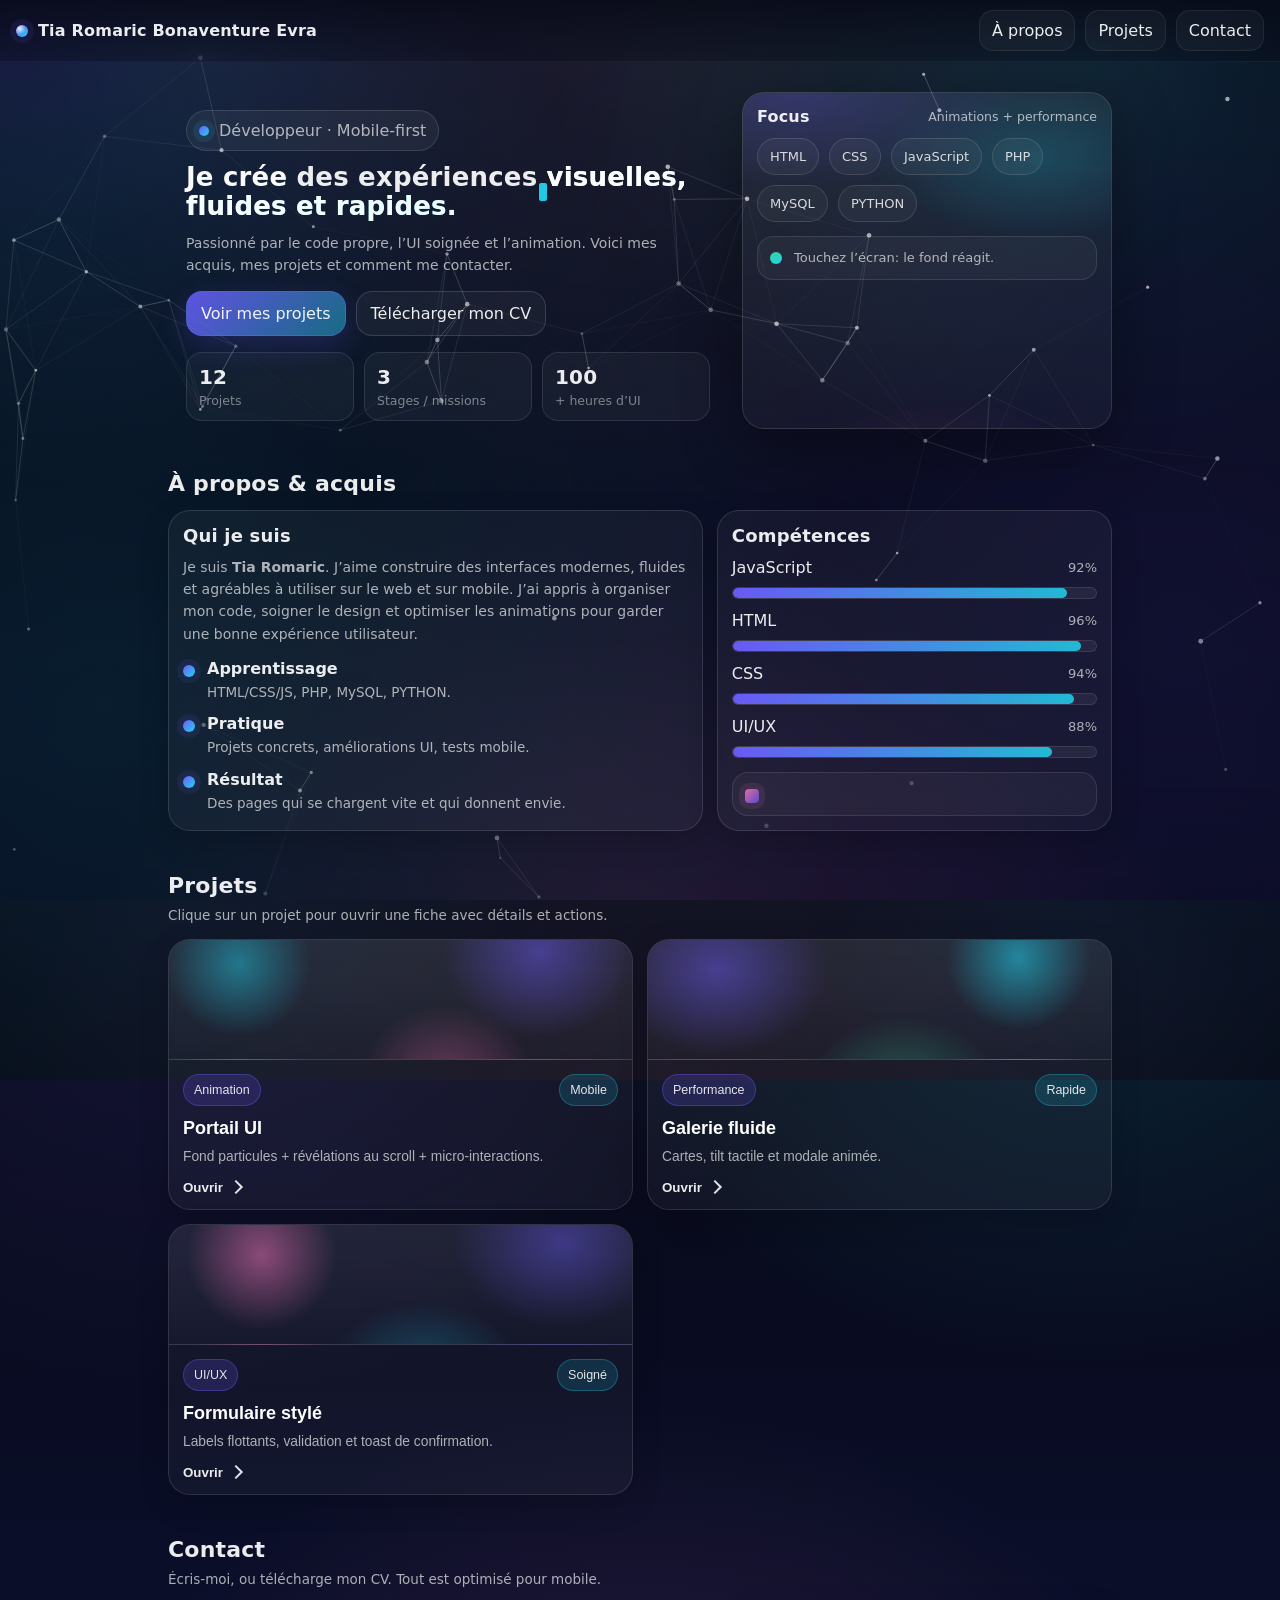
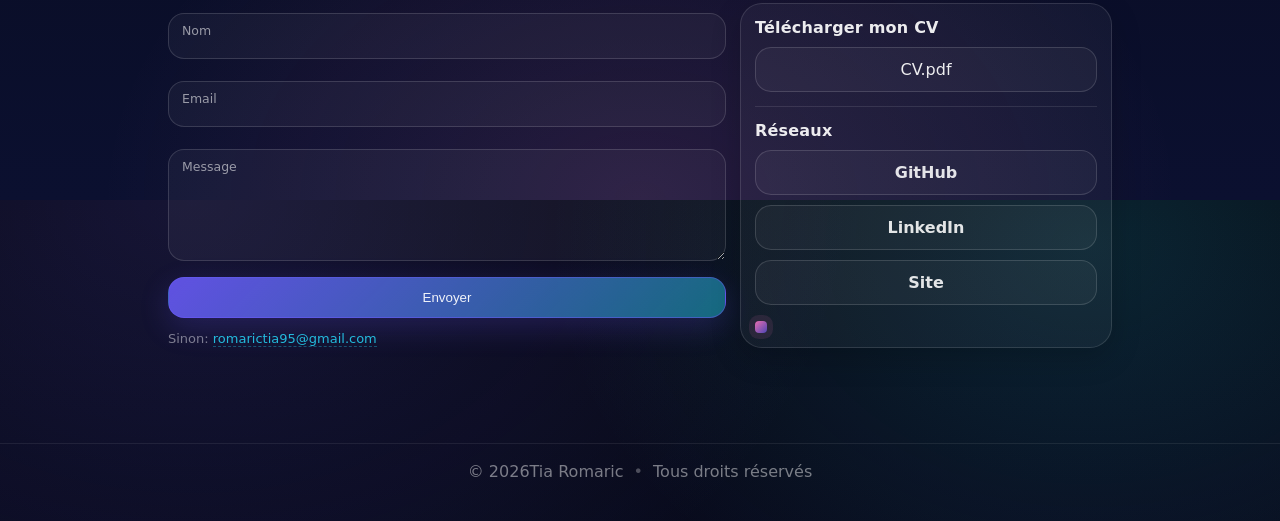
==== index.html @ 442abad6 "Add files via upload" ====
<!doctype html>
<html lang="fr">
  <head>
    <meta charset="UTF-8" />
    <meta name="viewport" content="width=device-width, initial-scale=1.0, maximum-scale=1.0, user-scalable=no" />
    <meta name="color-scheme" content="dark" />
    <title>Portfolio - Prénom Nom</title>
    <link rel="stylesheet" href="styles.css" />
  </head>
  <body>
    <canvas id="bg" aria-hidden="true"></canvas>
    <div class="bg-vignette" aria-hidden="true"></div>

    <header class="header">
      <div class="brand" aria-label="Marque">
        <span class="brand-dot" aria-hidden="true"></span>
        <span class="brand-name">Tia Romaric Bonaventure Evra</span>
      </div>

      <button id="menuBtn" class="icon-btn" aria-label="Ouvrir le menu" aria-controls="nav" aria-expanded="false" type="button">
        <span class="burger" aria-hidden="true"></span>
      </button>

      <nav id="nav" class="nav" aria-label="Navigation principale">
        <a class="nav-link" href="#apropos">À propos</a>
        <a class="nav-link" href="#projets">Projets</a>
        <a class="nav-link" href="#contact">Contact</a>
      </nav>
    </header>

    <main class="main">
      <section id="home" class="section hero">
        <div class="hero-inner">
          <div class="hero-copy" data-reveal="up">
            <div class="badge">
              <span class="badge-pill" aria-hidden="true"></span>
              <span>Développeur · Mobile-first</span>
            </div>

            <h1 class="title">
              <span class="title-highlight">Je crée</span> des expériences
              <span class="type" data-type="visuelles, fluides et rapides.">visuelles, fluides et rapides.</span>
            </h1>

            <p class="subtitle">
              Passionné par le code propre, l’UI soignée et l’animation. Voici mes acquis, mes projets et comment me
              contacter.
            </p>

            <div class="hero-actions">
              <a class="btn btn-primary" href="#projets" data-ripple>
                Voir mes projets
              </a>
              <a class="btn btn-ghost" href="CV.pdf" download id="cvTop" data-ripple>
                Télécharger mon CV
              </a>
            </div>

            <div class="hero-stats" aria-label="Chiffres clés">
              <div class="stat">
                <div class="counter" data-target="12">0</div>
                <div class="stat-label">Projets</div>
              </div>
              <div class="stat">
                <div class="counter" data-target="3">0</div>
                <div class="stat-label">Stages / missions</div>
              </div>
              <div class="stat">
                <div class="counter" data-target="100">0</div>
                <div class="stat-label">+ heures d’UI</div>
              </div>
            </div>
          </div>

          <div class="hero-card" data-reveal="float">
            <div class="hero-card-top">
              <div class="mini-title">Focus</div>
              <div class="mini-meta">Animations + performance</div>
            </div>

            <ul class="chips" aria-label="Technos">
              <li class="chip">HTML</li>
              <li class="chip">CSS</li>
              <li class="chip">JavaScript</li>
              <li class="chip">PHP</li>
              <li class="chip">MySQL</li>
              <li class="chip">PYTHON</li>
            </ul>

            <div class="pulse-card">
              <div class="pulse-dot" aria-hidden="true"></div>
              <p class="pulse-text">Touchez l’écran: le fond réagit.</p>
            </div>
          </div>
        </div>
      </section>

      <section id="apropos" class="section about">
        <div class="section-head" data-reveal="up">
          <h2 class="section-title">À propos & acquis</h2>
          
        </div>

        <div class="about-grid">
          <div class="about-panel" data-reveal="left">
            <h3 class="panel-title">Qui je suis</h3>
            <p class="panel-text">
              Je suis <strong>Tia Romaric</strong>. J’aime construire des interfaces modernes, fluides et agréables
              à utiliser sur le web et sur mobile. J’ai appris à organiser mon code, soigner le design et optimiser les
              animations pour garder une bonne expérience utilisateur.
            </p>

            <div class="timeline" aria-label="Parcours">
              <div class="t-item">
                <div class="t-dot" aria-hidden="true"></div>
                <div class="t-content">
                  <div class="t-title">Apprentissage</div>
                  <div class="t-text">HTML/CSS/JS, PHP, MySQL, PYTHON.</div>
                </div>
              </div>
              <div class="t-item">
                <div class="t-dot" aria-hidden="true"></div>
                <div class="t-content">
                  <div class="t-title">Pratique</div>
                  <div class="t-text">Projets concrets, améliorations UI, tests mobile.</div>
                </div>
              </div>
              <div class="t-item">
                <div class="t-dot" aria-hidden="true"></div>
                <div class="t-content">
                  <div class="t-title">Résultat</div>
                  <div class="t-text">Des pages qui se chargent vite et qui donnent envie.</div>
                </div>
              </div>
            </div>
          </div>

          <div class="about-panel skills" data-reveal="right">
            <h3 class="panel-title">Compétences</h3>

            <div class="skillbar" data-skill data-name="JavaScript" data-percent="92" role="group" aria-label="JavaScript 92%">
              <div class="skill-head">
                <span>JavaScript</span>
                <span class="skill-value">92%</span>
              </div>
              <div class="skill-track" aria-hidden="true">
                <span class="skill-fill" style="--p: 92;"></span>
              </div>
            </div>

            <div class="skillbar" data-skill data-name="HTML" data-percent="96" role="group" aria-label="HTML 96%">
              <div class="skill-head">
                <span>HTML</span>
                <span class="skill-value">96%</span>
              </div>
              <div class="skill-track" aria-hidden="true">
                <span class="skill-fill" style="--p: 96;"></span>
              </div>
            </div>

            <div class="skillbar" data-skill data-name="CSS" data-percent="94" role="group" aria-label="CSS 94%">
              <div class="skill-head">
                <span>CSS</span>
                <span class="skill-value">94%</span>
              </div>
              <div class="skill-track" aria-hidden="true">
                <span class="skill-fill" style="--p: 94;"></span>
              </div>
            </div>

            <div class="skillbar" data-skill data-name="UI/UX" data-percent="88" role="group" aria-label="UI/UX 88%">
              <div class="skill-head">
                <span>UI/UX</span>
                <span class="skill-value">88%</span>
              </div>
              <div class="skill-track" aria-hidden="true">
                <span class="skill-fill" style="--p: 88;"></span>
              </div>
            </div>

            <div class="note">
              <div class="note-icon" aria-hidden="true"></div>
              
            </div>
          </div>
        </div>
      </section>

      <section id="projets" class="section projects">
        <div class="section-head" data-reveal="up">
          <h2 class="section-title">Projets</h2>
          <p class="section-subtitle">Clique sur un projet pour ouvrir une fiche avec détails et actions.</p>
        </div>

        <div class="projects-grid">
          <button class="project-card" type="button" data-project="0" data-reveal="up">
            <div class="project-media" aria-hidden="true"></div>
            <div class="project-body">
              <div class="project-top">
                <div class="project-tag">Animation</div>
                <div class="project-badge">Mobile</div>
              </div>
              <div class="project-title">Portail UI</div>
              <div class="project-desc">Fond particules + révélations au scroll + micro-interactions.</div>
              <div class="project-cta">Ouvrir</div>
            </div>
          </button>

          <button class="project-card" type="button" data-project="1" data-reveal="up">
            <div class="project-media media-2" aria-hidden="true"></div>
            <div class="project-body">
              <div class="project-top">
                <div class="project-tag">Performance</div>
                <div class="project-badge">Rapide</div>
              </div>
              <div class="project-title">Galerie fluide</div>
              <div class="project-desc">Cartes, tilt tactile et modale animée.</div>
              <div class="project-cta">Ouvrir</div>
            </div>
          </button>

          <button class="project-card" type="button" data-project="2" data-reveal="up">
            <div class="project-media media-3" aria-hidden="true"></div>
            <div class="project-body">
              <div class="project-top">
                <div class="project-tag">UI/UX</div>
                <div class="project-badge">Soigné</div>
              </div>
              <div class="project-title">Formulaire stylé</div>
              <div class="project-desc">Labels flottants, validation et toast de confirmation.</div>
              <div class="project-cta">Ouvrir</div>
            </div>
          </button>
        </div>

        <div id="projectModal" class="modal" aria-hidden="true">
          <div class="modal-scrim" data-close="true" aria-hidden="true"></div>
          <div class="modal-card" role="dialog" aria-modal="true" aria-labelledby="modalTitle">
            <div class="modal-head">
              <div class="modal-title-wrap">
                <div class="modal-pill" id="modalTag" aria-hidden="true"></div>
                <h3 id="modalTitle" class="modal-title">Titre</h3>
              </div>
              <button class="icon-btn icon-btn-small" id="modalClose" type="button" aria-label="Fermer la modale">
                <span aria-hidden="true">✕</span>
              </button>
            </div>

            <p id="modalDesc" class="modal-desc"></p>

            <div class="modal-list" id="modalList" aria-label="Points clés"></div>

            <div class="modal-actions">
              <button class="btn btn-primary" type="button" id="modalPrimary" data-ripple>Voir (placeholder)</button>
              <a class="btn btn-ghost" href="#contact" id="modalSecondary" data-ripple>Me contacter</a>
            </div>
          </div>
        </div>
      </section>

      <section id="contact" class="section contact">
        <div class="section-head" data-reveal="up">
          <h2 class="section-title">Contact</h2>
          <p class="section-subtitle">Écris-moi, ou télécharge mon CV. Tout est optimisé pour mobile.</p>
        </div>

        <div class="contact-grid">
          <div class="contact-panel" data-reveal="left">
            <form id="contactForm" class="form" autocomplete="on">
              <label class="field">
                <input id="name" name="name" type="text" placeholder=" " required maxlength="60" />
                <span>Nom</span>
              </label>

              <label class="field">
                <input id="email" name="email" type="email" placeholder=" " required maxlength="80" />
                <span>Email</span>
              </label>

              <label class="field">
                <textarea id="message" name="message" placeholder=" " required maxlength="600" rows="5"></textarea>
                <span>Message</span>
              </label>

              <button class="btn btn-primary btn-block" id="submitBtn" type="submit" data-ripple>
                Envoyer
                <span class="btn-loader" aria-hidden="true"></span>
              </button>

              <p class="form-hint">
                Sinon: <a href="mailto:romarictia95@gmail.com" id="mailtoLink">romarictia95@gmail.com</a>
              </p>
            </form>
          </div>

          <div class="contact-panel contact-side" data-reveal="right">
            <div class="contact-card">
              <div class="contact-card-title">Télécharger mon CV</div>
              <a class="btn btn-ghost btn-block" href="CV.pdf" download id="cvMain" data-ripple>
                CV.pdf
              </a>

              <div class="contact-card-divider" aria-hidden="true"></div>

              <div class="contact-card-title">Réseaux</div>
              <div class="socials">
                <a class="social-btn" href="#" data-ripple aria-label="Lien GitHub">
                  GitHub
                </a>
                <a class="social-btn" href="#" data-ripple aria-label="Lien LinkedIn">
                  LinkedIn
                </a>
                <a class="social-btn" href="#" data-ripple aria-label="Lien Portfolio">
                  Site
                </a>
              </div>

              <div class="contact-card-note">
                <span class="contact-star" aria-hidden="true"></span>
              </div>
            </div>
          </div>
        </div>
      </section>
    </main>

    <footer class="footer">
      <div class="footer-inner">
        <span>© <span id="year"></span>Tia Romaric</span>
        <span class="footer-sep" aria-hidden="true">•</span>
        <span>Tous droits réservés</span>
      </div>
    </footer>

    <div class="toast" id="toast" role="status" aria-live="polite" aria-atomic="true"></div>

    <script src="app.js" defer></script>
  </body>
</html>
---- styles.css ----
:root{
  --bg0:#070812;
  --bg1:#0b1030;
  --card: rgba(255,255,255,.06);
  --card2: rgba(255,255,255,.09);
  --text: rgba(255,255,255,.92);
  --muted: rgba(255,255,255,.66);
  --muted2: rgba(255,255,255,.46);
  --stroke: rgba(255,255,255,.14);
  --shadow: 0 18px 60px rgba(0,0,0,.35);
  --shadow2: 0 10px 30px rgba(0,0,0,.25);

  --accentA:#6d5cff;
  --accentB:#22d3ee;
  --accentC:#34d399;
  --accentD:#f472b6;

  --radius-xl: 22px;
  --radius-lg: 18px;
  --radius-md: 14px;
  --radius-sm: 12px;

  --gap: 14px;
}

*{ box-sizing:border-box; }
html{
  scroll-behavior:smooth;
  scroll-padding-top: 86px;
}
html,body{ height:100%; }
body{
  margin:0;
  font-family: ui-sans-serif, system-ui, -apple-system, Segoe UI, Roboto, Arial, "Noto Sans", "Liberation Sans", sans-serif;
  background: radial-gradient(1200px 900px at 15% 0%, rgba(109,92,255,.15), transparent 55%),
              radial-gradient(900px 700px at 85% 5%, rgba(34,211,238,.14), transparent 60%),
              radial-gradient(900px 650px at 50% 100%, rgba(244,114,182,.12), transparent 60%),
              linear-gradient(180deg, var(--bg0), var(--bg1));
  color: var(--text);
  overflow-x:hidden;
}

/* Canvas background */
#bg{
  position:fixed;
  inset:0;
  width:100%;
  height:100%;
  z-index:-2;
}
.bg-vignette{
  position:fixed;
  inset:-20%;
  pointer-events:none;
  z-index:-1;
  background:
    radial-gradient(circle at 50% 10%, rgba(255,255,255,.08), transparent 42%),
    radial-gradient(circle at 20% 70%, rgba(34,211,238,.10), transparent 45%),
    radial-gradient(circle at 80% 65%, rgba(109,92,255,.10), transparent 50%),
    radial-gradient(circle at 50% 120%, rgba(244,114,182,.10), transparent 40%),
    linear-gradient(180deg, rgba(0,0,0,0), rgba(0,0,0,.55));
  filter: blur(0px);
}

/* Layout */
.main{
  width: min(980px, 100%);
  margin: 0 auto;
  padding: 14px 16px 60px;
}

.section{
  padding: 18px 0 24px;
}
.section.hero{ padding-top: 8px; }

.section-head{
  margin-bottom: 14px;
}
.section-title{
  margin: 0;
  font-size: 22px;
  letter-spacing: .2px;
}
.section-subtitle{
  margin: 8px 0 0;
  color: var(--muted);
  font-size: 13.5px;
  line-height: 1.45;
}

/* Header / Nav */
.header{
  position: sticky;
  top: 0;
  z-index: 50;
  backdrop-filter: blur(10px);
  background: linear-gradient(180deg, rgba(8,10,24,.85), rgba(8,10,24,.35));
  border-bottom: 1px solid rgba(255,255,255,.08);
}
.header{
  padding: 10px 16px;
  display:flex;
  align-items:center;
  justify-content: space-between;
  gap: 12px;
}

.brand{
  display:flex;
  align-items:center;
  gap: 10px;
}
.brand-dot{
  width: 12px;
  height: 12px;
  border-radius: 999px;
  background: radial-gradient(circle at 30% 30%, rgba(255,255,255,.9), rgba(255,255,255,.0) 50%),
              linear-gradient(135deg, var(--accentA), var(--accentB));
  box-shadow: 0 0 0 6px rgba(109,92,255,.10);
  animation: dotPulse 2.4s ease-in-out infinite;
}
.brand-name{
  font-weight: 760;
  letter-spacing: .2px;
}

.nav{
  position: fixed;
  inset: 62px 12px auto 12px;
  padding: 12px;
  border-radius: var(--radius-lg);
  background: rgba(12,16,44,.76);
  border: 1px solid rgba(255,255,255,.12);
  box-shadow: var(--shadow2);
  transform: translateY(-10px);
  opacity: 0;
  pointer-events:none;
  transition: opacity .2s ease, transform .2s ease;
}
.nav.is-open{
  opacity: 1;
  transform: translateY(0);
  pointer-events:auto;
}
.nav-link{
  display:block;
  padding: 12px 12px;
  border-radius: 12px;
  color: var(--text);
  text-decoration:none;
  background: rgba(255,255,255,.04);
  border: 1px solid rgba(255,255,255,.07);
  margin-bottom: 10px;
  position: relative;
  overflow:hidden;
}
.nav-link:last-child{ margin-bottom:0; }
.nav-link::after{
  content:"";
  position:absolute;
  inset:-2px;
  background: linear-gradient(90deg, rgba(109,92,255,.0), rgba(109,92,255,.38), rgba(34,211,238,.0));
  transform: translateX(-120%);
  transition: transform .35s ease;
}
.nav-link:active::after,
.nav-link:focus-visible::after{
  transform: translateX(120%);
}

.icon-btn{
  width: 44px;
  height: 44px;
  border-radius: 14px;
  border: 1px solid rgba(255,255,255,.14);
  background: rgba(255,255,255,.05);
  color: var(--text);
  cursor:pointer;
  display:grid;
  place-items:center;
  box-shadow: 0 0 0 0 rgba(109,92,255,.0);
  transition: transform .12s ease, background .12s ease;
}
.icon-btn:active{ transform: scale(.98); }

.burger{
  width: 18px;
  height: 12px;
  position: relative;
  display:block;
}
.burger::before,
.burger::after,
.burger span{
  content:"";
  position:absolute;
  left:0;
  right:0;
  height: 2px;
  background: rgba(255,255,255,.92);
  border-radius: 999px;
  transition: transform .2s ease, opacity .2s ease, top .2s ease;
}
.burger::before{ top:0; }
.burger::after{ bottom:0; }
.burger span{ top:5px; opacity:1; }

/* A tiny trick: create middle line via pseudo element overlay */
.burger{
  background: linear-gradient(rgba(255,255,255,.92), rgba(255,255,255,.92));
  background-size: 100% 2px;
  background-position: 0 50%;
  background-repeat:no-repeat;
}

/* Buttons + ripple */
.btn{
  display:inline-flex;
  align-items:center;
  justify-content:center;
  gap: 10px;
  padding: 12px 14px;
  border-radius: 16px;
  border: 1px solid rgba(255,255,255,.14);
  text-decoration:none;
  color: var(--text);
  background: rgba(255,255,255,.05);
  cursor:pointer;
  position: relative;
  overflow:hidden;
  user-select:none;
  -webkit-tap-highlight-color: transparent;
}
.btn:active{ transform: scale(.99); }
.btn-block{ width:100%; }

.btn-primary{
  border-color: rgba(109,92,255,.45);
  background: linear-gradient(135deg, rgba(109,92,255,.86), rgba(34,211,238,.45));
  box-shadow: 0 10px 30px rgba(109,92,255,.20);
}
.btn-ghost{
  background: rgba(255,255,255,.04);
}

.btn-loader{
  width: 16px;
  height: 16px;
  border-radius:999px;
  border: 2px solid rgba(255,255,255,.35);
  border-top-color: rgba(255,255,255,.92);
  display:none;
}
.btn.is-loading .btn-loader{ display:inline-block; animation: spin .9s linear infinite; }
.btn.is-loading{ opacity:.9; }

.ripple-span{
  position:absolute;
  pointer-events:none;
  border-radius:999px;
  transform: translate(-50%,-50%) scale(0);
  background: rgba(255,255,255,.22);
  animation: ripple .55s ease-out forwards;
}

/* Hero */
.hero-inner{
  display:flex;
  flex-direction: column;
  gap: 14px;
}
.hero-copy{
  padding: 14px 14px 6px;
}
.badge{
  display:inline-flex;
  align-items:center;
  gap: 10px;
  padding: 10px 12px;
  border-radius: 999px;
  border: 1px solid rgba(255,255,255,.12);
  background: rgba(255,255,255,.05);
  color: var(--muted);
}
.badge-pill{
  width: 10px;
  height: 10px;
  border-radius: 999px;
  background: linear-gradient(135deg, var(--accentA), var(--accentB));
  box-shadow: 0 0 0 6px rgba(34,211,238,.10);
}

.title{
  margin: 12px 0 0;
  font-size: 26px;
  line-height: 1.12;
  letter-spacing: .2px;
}
.title-highlight{
  color: rgba(255,255,255,.98);
}
.type{
  display:inline;
  color: rgba(255,255,255,.92);
  background: linear-gradient(90deg, rgba(255,255,255,.90), rgba(34,211,238,.95));
  -webkit-background-clip:text;
  background-clip:text;
  position:relative;
  padding-right: 10px;
}
.type::after{
  content:"";
  position:absolute;
  right:0;
  top: 50%;
  width: 8px;
  height: 18px;
  transform: translateY(-50%);
  background: rgba(34,211,238,.95);
  border-radius: 2px;
  animation: caret 1s steps(2) infinite;
}

.subtitle{
  color: var(--muted);
  line-height: 1.55;
  margin: 12px 0 0;
  font-size: 14px;
}
.hero-actions{
  display:flex;
  flex-direction: column;
  gap: 10px;
  margin-top: 14px;
}

.hero-stats{
  display:grid;
  grid-template-columns: 1fr 1fr;
  gap: 10px;
  margin-top: 16px;
}
.stat{
  padding: 12px 12px;
  border-radius: 16px;
  background: rgba(255,255,255,.04);
  border: 1px solid rgba(255,255,255,.10);
  box-shadow: 0 0 0 rgba(0,0,0,0);
}
.counter{
  font-size: 20px;
  font-weight: 820;
  letter-spacing: .2px;
}
.stat-label{
  margin-top: 4px;
  color: var(--muted2);
  font-size: 12.5px;
}

.hero-card{
  padding: 14px;
  border-radius: var(--radius-xl);
  background: linear-gradient(180deg, rgba(255,255,255,.06), rgba(255,255,255,.035));
  border: 1px solid rgba(255,255,255,.12);
  box-shadow: var(--shadow);
  position: relative;
  overflow:hidden;
}
.hero-card[data-reveal="float"].is-visible{
  animation: heroFloat 3.2s ease-in-out infinite;
}
.hero-card::before{
  content:"";
  position:absolute;
  inset:-2px;
  background:
    radial-gradient(420px 180px at 15% 0%, rgba(109,92,255,.35), transparent 55%),
    radial-gradient(320px 160px at 80% 20%, rgba(34,211,238,.26), transparent 50%),
    radial-gradient(300px 180px at 55% 120%, rgba(244,114,182,.18), transparent 55%);
  opacity: .7;
  pointer-events:none;
  filter: blur(0px);
}
.hero-card > *{ position:relative; z-index:1; }

.hero-card-top{
  display:flex;
  align-items:center;
  justify-content: space-between;
  gap: 10px;
}
.mini-title{
  font-weight: 820;
  letter-spacing: .2px;
}
.mini-meta{
  color: var(--muted);
  font-size: 12.5px;
}
.chips{
  list-style:none;
  padding:0;
  margin: 12px 0 0;
  display:flex;
  flex-wrap: wrap;
  gap: 10px;
}
.chip{
  padding: 10px 12px;
  border-radius: 999px;
  border: 1px solid rgba(255,255,255,.12);
  background: rgba(255,255,255,.04);
  color: rgba(255,255,255,.82);
  font-size: 13px;
  animation: chipIn .55s ease both;
}
.chip:nth-child(2){ animation-delay:.05s; }
.chip:nth-child(3){ animation-delay:.10s; }
.chip:nth-child(4){ animation-delay:.15s; }
.chip:nth-child(5){ animation-delay:.20s; }

.pulse-card{
  margin-top: 14px;
  padding: 12px;
  border-radius: 16px;
  background: rgba(255,255,255,.04);
  border: 1px solid rgba(255,255,255,.10);
  display:flex;
  align-items:center;
  gap: 12px;
}
.pulse-dot{
  width: 12px;
  height: 12px;
  border-radius: 999px;
  background: linear-gradient(135deg, var(--accentC), var(--accentB));
  box-shadow: 0 0 0 0 rgba(34,211,238,.0);
  animation: pulseDot 1.2s ease-in-out infinite;
}
.pulse-text{
  margin:0;
  color: var(--muted);
  font-size: 13px;
  line-height:1.35;
}

/* About */
.about-grid{
  display:grid;
  grid-template-columns: 1fr;
  gap: 14px;
}
.about-panel{
  border-radius: var(--radius-xl);
  padding: 14px;
  background: rgba(255,255,255,.04);
  border: 1px solid rgba(255,255,255,.12);
  box-shadow: 0 10px 30px rgba(0,0,0,.18);
}
.panel-title{
  margin: 0;
  font-size: 18px;
  letter-spacing: .2px;
}
.panel-text{
  margin: 10px 0 0;
  color: var(--muted);
  line-height: 1.6;
  font-size: 14px;
}

.timeline{
  margin-top: 14px;
  display:flex;
  flex-direction: column;
  gap: 12px;
}
.t-item{
  display:flex;
  gap: 12px;
  align-items:flex-start;
}
.t-dot{
  width: 12px;
  height: 12px;
  border-radius:999px;
  background: linear-gradient(135deg, var(--accentA), var(--accentB));
  box-shadow: 0 0 0 6px rgba(109,92,255,.10);
  margin-top: 6px;
}
.t-title{
  font-weight: 780;
}
.t-text{
  color: var(--muted);
  margin-top: 4px;
  line-height:1.5;
  font-size: 13.5px;
}

.skillbar{
  margin-top: 12px;
}
.skill-head{
  display:flex;
  align-items:center;
  justify-content: space-between;
  gap: 10px;
}
.skill-value{ color: var(--muted); font-size: 13px; }
.skill-track{
  height: 12px;
  background: rgba(255,255,255,.06);
  border: 1px solid rgba(255,255,255,.10);
  border-radius: 999px;
  overflow:hidden;
  margin-top: 10px;
}
.skill-fill{
  display:block;
  width: 0%;
  height: 100%;
  background: linear-gradient(90deg, rgba(109,92,255,.95), rgba(34,211,238,.85));
  border-radius: 999px;
  transition: width 1s cubic-bezier(.2,.8,.2,1);
}
.skillbar.is-visible .skill-fill{
  width: calc(var(--p) * 1%);
}

.note{
  margin-top: 14px;
  display:flex;
  gap: 12px;
  align-items:flex-start;
  padding: 12px;
  border-radius: 16px;
  background: rgba(255,255,255,.04);
  border: 1px solid rgba(255,255,255,.10);
}
.note-icon{
  width: 14px;
  height: 14px;
  border-radius: 4px;
  background: linear-gradient(135deg, rgba(244,114,182,.9), rgba(109,92,255,.7));
  box-shadow: 0 0 0 6px rgba(244,114,182,.10);
  margin-top: 4px;
}
.note-text{
  margin: 0;
  color: var(--muted);
  font-size: 13.5px;
  line-height:1.45;
}

/* Projects */
.projects-grid{
  display:grid;
  grid-template-columns: 1fr;
  gap: 14px;
}
.project-card{
  text-align:left;
  padding: 0;
  background: rgba(255,255,255,.04);
  border: 1px solid rgba(255,255,255,.12);
  border-radius: var(--radius-xl);
  box-shadow: 0 10px 30px rgba(0,0,0,.18);
  overflow:hidden;
  cursor:pointer;
  transform: translateZ(0);
  position: relative;
  -webkit-tap-highlight-color: transparent;
}
.project-card:active{
  transform: scale(.99);
}
.project-card::before{
  content:"";
  position:absolute;
  inset:-2px;
  background: linear-gradient(135deg, rgba(109,92,255,.35), rgba(34,211,238,.20), rgba(244,114,182,.18));
  opacity:0;
  transition: opacity .25s ease;
}
.project-card:active::before,
.project-card:focus-visible::before{
  opacity: .9;
}
.project-media{
  height: 120px;
  background: radial-gradient(120px 120px at 15% 20%, rgba(34,211,238,.45), transparent 60%),
              radial-gradient(160px 140px at 80% 10%, rgba(109,92,255,.45), transparent 60%),
              radial-gradient(160px 140px at 60% 120%, rgba(244,114,182,.35), transparent 55%),
              linear-gradient(180deg, rgba(255,255,255,.06), rgba(255,255,255,.01));
  border-bottom: 1px solid rgba(255,255,255,.10);
  position:relative;
  overflow:hidden;
}
.project-media::after{
  content:"";
  position:absolute;
  inset:-40%;
  background: linear-gradient(90deg, rgba(255,255,255,.0), rgba(255,255,255,.24), rgba(255,255,255,.0));
  transform: translateX(-60%) rotate(18deg);
  opacity: .0;
}
.project-card.is-shining .project-media::after{
  animation: shine .85s ease both;
}
.project-media.media-2{
  background: radial-gradient(120px 120px at 80% 15%, rgba(34,211,238,.55), transparent 60%),
              radial-gradient(180px 140px at 15% 25%, rgba(109,92,255,.45), transparent 60%),
              radial-gradient(180px 140px at 55% 130%, rgba(52,211,153,.35), transparent 55%),
              linear-gradient(180deg, rgba(255,255,255,.06), rgba(255,255,255,.01));
}
.project-media.media-3{
  background: radial-gradient(120px 120px at 20% 25%, rgba(244,114,182,.50), transparent 62%),
              radial-gradient(180px 140px at 85% 15%, rgba(109,92,255,.40), transparent 60%),
              radial-gradient(180px 140px at 55% 130%, rgba(34,211,238,.30), transparent 55%),
              linear-gradient(180deg, rgba(255,255,255,.06), rgba(255,255,255,.01));
}

.project-body{
  padding: 14px;
  position:relative;
  z-index:1;
}
.project-top{
  display:flex;
  justify-content: space-between;
  align-items:center;
  gap: 10px;
}
.project-tag{
  padding: 8px 10px;
  border-radius: 999px;
  background: rgba(109,92,255,.18);
  border: 1px solid rgba(109,92,255,.35);
  color: rgba(255,255,255,.88);
  font-size: 12.5px;
}
.project-badge{
  padding: 8px 10px;
  border-radius: 999px;
  background: rgba(34,211,238,.14);
  border: 1px solid rgba(34,211,238,.28);
  color: rgba(255,255,255,.88);
  font-size: 12.5px;
}
.project-title{
  margin-top: 12px;
  font-size: 18px;
  font-weight: 820;
}
.project-desc{
  margin-top: 8px;
  color: var(--muted);
  font-size: 13.8px;
  line-height:1.5;
}
.project-cta{
  margin-top: 12px;
  color: rgba(255,255,255,.92);
  font-weight: 760;
  display:flex;
  align-items:center;
  gap: 8px;
}
.project-cta::after{
  content:"";
  width: 8px;
  height: 8px;
  border-right: 2px solid rgba(255,255,255,.88);
  border-top: 2px solid rgba(255,255,255,.88);
  transform: rotate(45deg);
}

/* Modal */
.modal{
  position: fixed;
  inset: 0;
  z-index: 100;
  display:none;
}
.modal.is-open{ display:block; }
.modal-scrim{
  position:absolute;
  inset:0;
  background: rgba(0,0,0,.55);
  animation: scrimIn .18s ease both;
}
.modal-card{
  position:absolute;
  left: 50%;
  top: 50%;
  transform: translate(-50%,-48%) scale(.98);
  width: min(560px, calc(100% - 22px));
  border-radius: var(--radius-xl);
  background: rgba(10,14,38,.92);
  border: 1px solid rgba(255,255,255,.14);
  box-shadow: var(--shadow);
  padding: 14px;
  animation: modalIn .22s ease both;
}
.modal.is-open .modal-card{ transform: translate(-50%,-50%) scale(1); }
.modal-head{
  display:flex;
  justify-content: space-between;
  align-items:flex-start;
  gap: 10px;
}
.modal-title-wrap{
  display:flex;
  flex-direction: column;
  gap: 8px;
}
.modal-pill{
  display:inline-flex;
  align-items:center;
  justify-content:center;
  padding: 8px 12px;
  height: auto;
  width: auto;
  border-radius: 999px;
  background: linear-gradient(90deg, rgba(109,92,255,.95), rgba(34,211,238,.85));
  box-shadow: 0 0 0 7px rgba(109,92,255,.10);
  color: rgba(255,255,255,.92);
  font-weight: 860;
  letter-spacing: .2px;
  font-size: 12.5px;
}
.modal-title{
  margin:0;
  font-size: 18px;
  letter-spacing: .2px;
}
.modal-desc{
  margin: 10px 0 0;
  color: var(--muted);
  line-height: 1.6;
  font-size: 14px;
}
.modal-list{
  margin-top: 14px;
  display:grid;
  gap: 10px;
}
.modal-item{
  padding: 12px;
  border-radius: 16px;
  background: rgba(255,255,255,.04);
  border: 1px solid rgba(255,255,255,.10);
}
.modal-item strong{
  display:block;
}
.modal-actions{
  display:flex;
  flex-direction: column;
  gap: 10px;
  margin-top: 14px;
}
.icon-btn-small{
  width: 42px;
  height: 42px;
  border-radius: 14px;
}

/* Contact */
.contact-grid{
  display:grid;
  grid-template-columns: 1fr;
  gap: 14px;
}
.form{
  display:flex;
  flex-direction: column;
  gap: 12px;
}
.field{
  position:relative;
  display:block;
  padding-top: 10px;
}
.field input,
.field textarea{
  width:100%;
  border: 1px solid rgba(255,255,255,.14);
  background: rgba(255,255,255,.04);
  color: var(--text);
  border-radius: 16px;
  padding: 16px 14px 12px;
  outline: none;
  font-size: 14px;
  transition: border-color .18s ease, box-shadow .18s ease, transform .18s ease;
}
.field textarea{
  padding-top: 18px;
}
.field span{
  position:absolute;
  left: 14px;
  top: 20px;
  color: rgba(255,255,255,.56);
  font-size: 12.5px;
  transform-origin: left center;
  transition: transform .18s ease, opacity .18s ease, color .18s ease, top .18s ease;
  pointer-events:none;
}
.field input:focus,
.field textarea:focus{
  border-color: rgba(34,211,238,.40);
  box-shadow: 0 0 0 6px rgba(34,211,238,.10);
}
.field input:focus + span,
.field textarea:focus + span{
  transform: translateY(-10px) scale(.92);
  opacity: .95;
  color: rgba(34,211,238,.88);
}
.field input:not(:placeholder-shown) + span{
  transform: translateY(-10px) scale(.92);
}
.field textarea:not(:placeholder-shown) + span{
  transform: translateY(-10px) scale(.92);
}

.form-hint{
  margin: 0;
  color: var(--muted2);
  font-size: 13px;
  line-height:1.45;
}
.form-hint a{
  color: rgba(34,211,238,.9);
  text-decoration: none;
  border-bottom: 1px dashed rgba(34,211,238,.35);
}

.contact-card{
  border-radius: var(--radius-xl);
  padding: 14px;
  background: rgba(255,255,255,.04);
  border: 1px solid rgba(255,255,255,.12);
  box-shadow: 0 10px 30px rgba(0,0,0,.18);
}
.contact-card-title{
  font-weight: 860;
  font-size: 16px;
  letter-spacing: .2px;
  margin-bottom: 10px;
}
.contact-card-divider{
  height: 1px;
  background: rgba(255,255,255,.10);
  margin: 14px 0;
}
.socials{
  display:flex;
  flex-direction: column;
  gap: 10px;
}
.social-btn{
  padding: 12px 12px;
  border-radius: 16px;
  border: 1px solid rgba(255,255,255,.14);
  background: rgba(255,255,255,.04);
  color: rgba(255,255,255,.88);
  text-decoration:none;
  text-align:center;
  font-weight: 700;
}

.contact-card-note{
  margin-top: 12px;
  display:flex;
  gap: 10px;
  align-items:flex-start;
  color: var(--muted);
  font-size: 13px;
  line-height:1.45;
}
.contact-star{
  width: 12px;
  height: 12px;
  border-radius: 4px;
  background: linear-gradient(135deg, rgba(244,114,182,.95), rgba(109,92,255,.65));
  box-shadow: 0 0 0 6px rgba(244,114,182,.10);
  margin-top: 4px;
}

/* Toast */
.toast{
  position: fixed;
  left: 50%;
  bottom: 18px;
  transform: translateX(-50%);
  z-index: 200;
  width: min(520px, calc(100% - 22px));
  padding: 12px 14px;
  border-radius: 16px;
  border: 1px solid rgba(255,255,255,.14);
  background: rgba(10,14,38,.95);
  color: rgba(255,255,255,.92);
  box-shadow: var(--shadow2);
  opacity: 0;
  pointer-events:none;
  transition: opacity .2s ease, transform .2s ease;
}
.toast.is-visible{
  opacity: 1;
  transform: translateX(-50%) translateY(-2px);
}

/* Reveal on scroll */
[data-reveal]{
  opacity: 0;
  transform: translateY(14px);
  transition: opacity .55s ease, transform .55s ease;
}
[data-reveal="left"]{ transform: translateX(-14px); }
[data-reveal="right"]{ transform: translateX(14px); }
[data-reveal="up"]{ transform: translateY(16px); }
[data-reveal="float"]{ transform: translateY(8px); }
.is-visible{
  opacity: 1 !important;
  transform: translate(0,0) !important;
}

/* Footer */
.footer{
  padding: 18px 16px 40px;
  color: var(--muted2);
  border-top: 1px solid rgba(255,255,255,.08);
}
.footer-inner{
  width: min(980px, 100%);
  margin: 0 auto;
  display:flex;
  flex-wrap: wrap;
  gap: 10px;
  align-items:center;
  justify-content:center;
}
.footer-sep{ opacity:.6; }

/* Animations */
@keyframes spin{ to{ transform: rotate(360deg); } }
@keyframes ripple{
  to{ transform: translate(-50%,-50%) scale(1.6); opacity: 0; }
}
@keyframes dotPulse{
  0%,100%{ transform: scale(1); }
  50%{ transform: scale(1.08); }
}
@keyframes heroFloat{
  0%,100%{ transform: translateY(0); }
  50%{ transform: translateY(-6px); }
}
@keyframes pulseDot{
  0%{ box-shadow: 0 0 0 0 rgba(34,211,238,.0); opacity: 1; }
  60%{ box-shadow: 0 0 0 14px rgba(34,211,238,.12); opacity: .95; }
  100%{ box-shadow: 0 0 0 24px rgba(34,211,238,.0); opacity: 1; }
}
@keyframes caret{
  0%,49%{ opacity: 1; }
  50%,100%{ opacity: 0; }
}
@keyframes chipIn{
  from{ opacity:0; transform: translateY(10px) scale(.98); }
  to{ opacity:1; transform: translateY(0) scale(1); }
}
@keyframes shine{
  0%{ opacity: 0; transform: translateX(-60%) rotate(18deg); }
  15%{ opacity: .9; }
  100%{ opacity: 0; transform: translateX(60%) rotate(18deg); }
}
@keyframes scrimIn{
  from{ opacity: 0; }
  to{ opacity: 1; }
}
@keyframes modalIn{
  from{ opacity: 0; transform: translate(-50%,-48%) scale(.98); }
  to{ opacity: 1; transform: translate(-50%,-50%) scale(1); }
}

/* Wider screens: we can show nav links inline */
@media (min-width: 760px){
  .nav{
    position: static;
    inset: auto;
    width: auto;
    padding: 0;
    display:flex;
    gap: 10px;
    background: transparent;
    border: none;
    box-shadow:none;
    opacity: 1;
    transform:none;
    pointer-events:auto;
  }
  .nav-link{
    margin-bottom:0;
    padding: 10px 12px;
    background: rgba(255,255,255,.04);
    border-radius: 14px;
  }
  #menuBtn{ display:none; }

  .main{ padding: 22px 18px 70px; }
  .hero-inner{ flex-direction: row; }
  .hero-copy{ flex: 1; padding: 18px 18px 8px; }
  .hero-card{ width: 370px; }
  .hero-actions{ flex-direction: row; align-items:center; }
  .hero-stats{ grid-template-columns: 1fr 1fr 1fr; }

  .about-grid{ grid-template-columns: 1.15fr .85fr; }
  .projects-grid{ grid-template-columns: repeat(2, 1fr); }
  .contact-grid{ grid-template-columns: 1.2fr .8fr; align-items:start; }
  .socials{ flex-direction: column; }
  .modal-actions{ flex-direction: row; }
}

@media (prefers-reduced-motion: reduce){
  *{ animation-duration: .001ms !important; animation-iteration-count: 1 !important; transition-duration: .001ms !important; scroll-behavior:auto !important; }
}
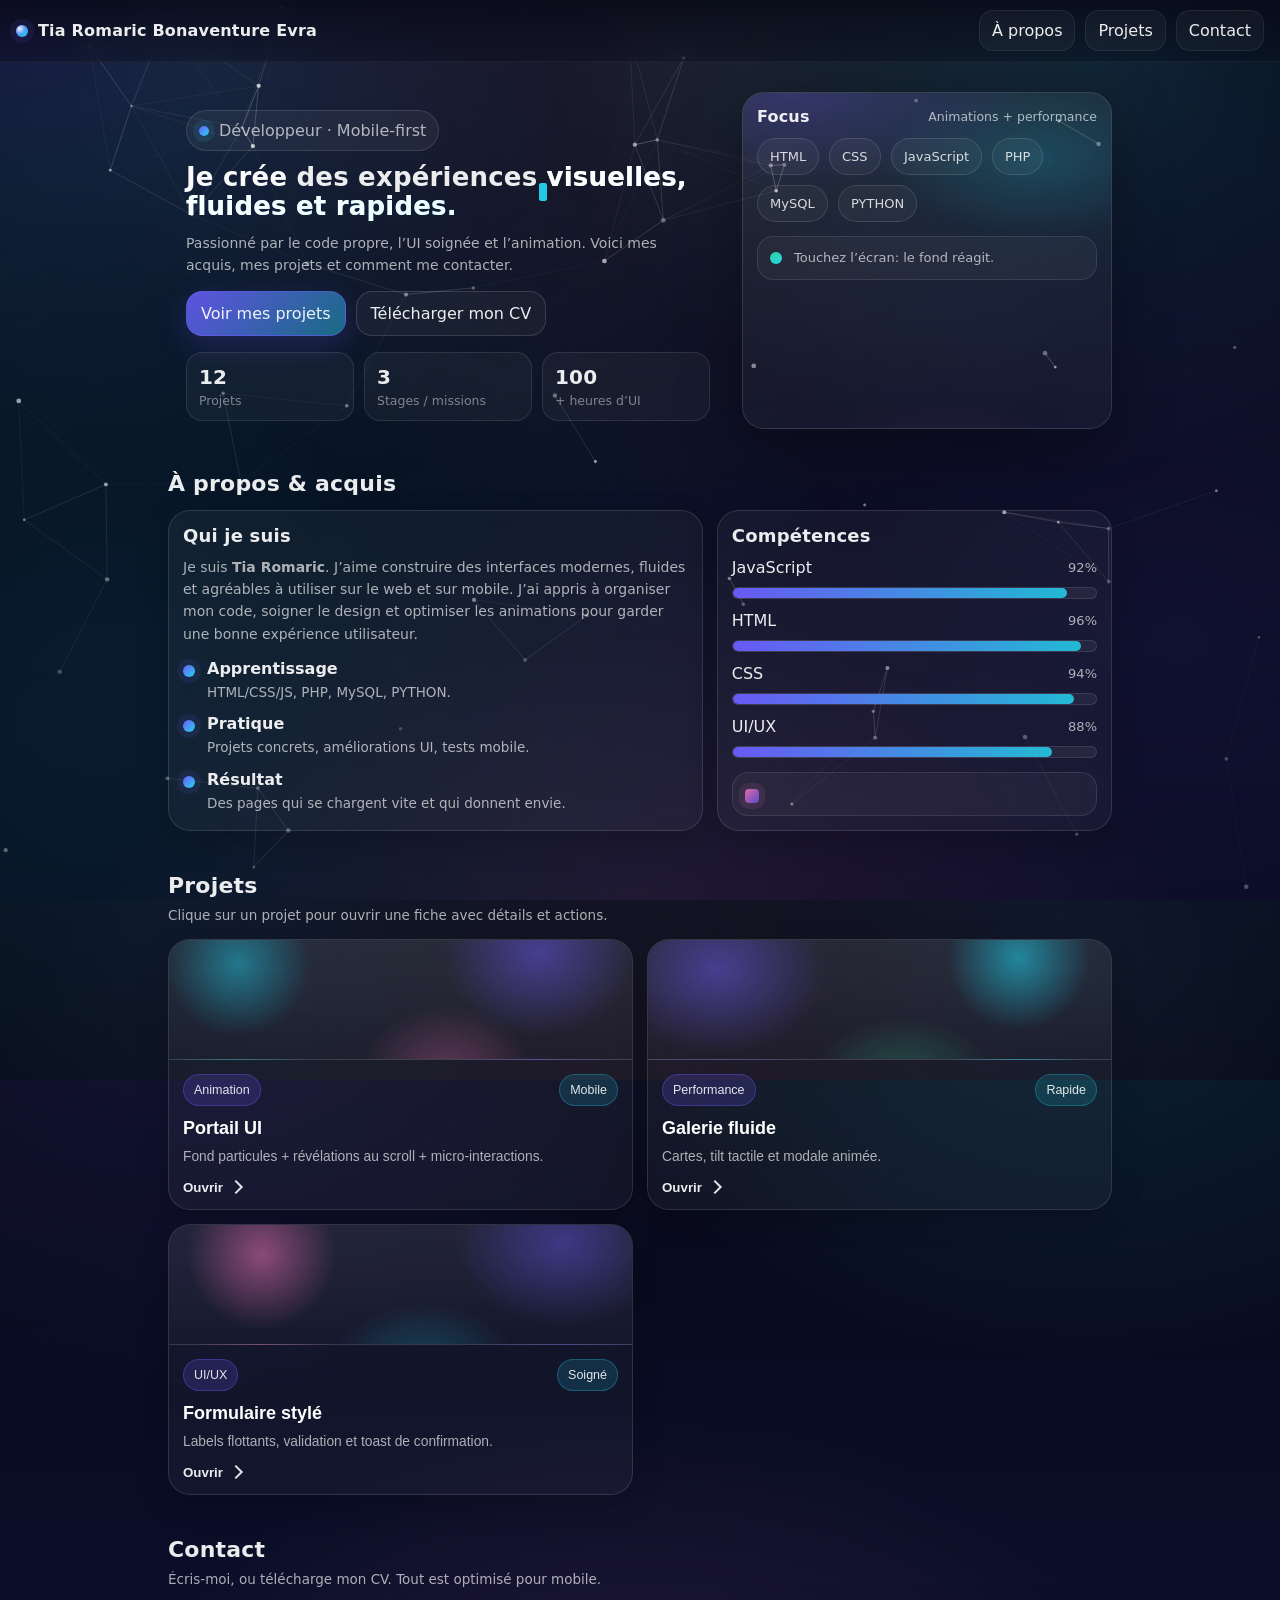
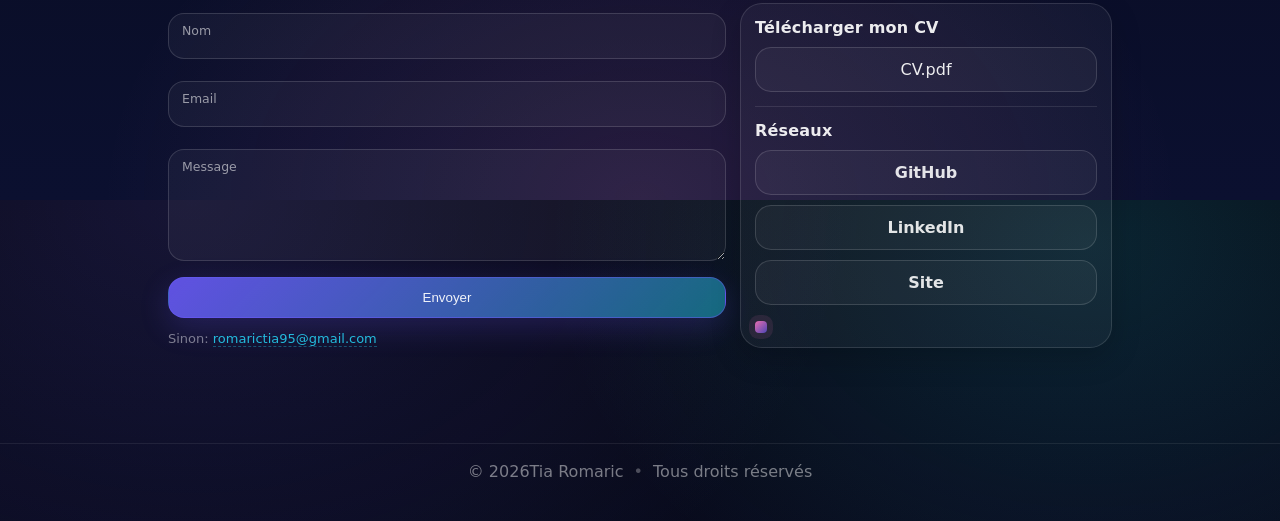
==== commit 5459fbb3: "Add animated mobile-first portfolio Made-with: Cursor" ====
--- a/index.html
+++ b/index.html
@@ -1,339 +1,339 @@
-<!doctype html>
-<html lang="fr">
-  <head>
-    <meta charset="UTF-8" />
-    <meta name="viewport" content="width=device-width, initial-scale=1.0, maximum-scale=1.0, user-scalable=no" />
-    <meta name="color-scheme" content="dark" />
-    <title>Portfolio - Prénom Nom</title>
-    <link rel="stylesheet" href="styles.css" />
-  </head>
-  <body>
-    <canvas id="bg" aria-hidden="true"></canvas>
-    <div class="bg-vignette" aria-hidden="true"></div>
-
-    <header class="header">
-      <div class="brand" aria-label="Marque">
-        <span class="brand-dot" aria-hidden="true"></span>
-        <span class="brand-name">Tia Romaric Bonaventure Evra</span>
-      </div>
-
-      <button id="menuBtn" class="icon-btn" aria-label="Ouvrir le menu" aria-controls="nav" aria-expanded="false" type="button">
-        <span class="burger" aria-hidden="true"></span>
-      </button>
-
-      <nav id="nav" class="nav" aria-label="Navigation principale">
-        <a class="nav-link" href="#apropos">À propos</a>
-        <a class="nav-link" href="#projets">Projets</a>
-        <a class="nav-link" href="#contact">Contact</a>
-      </nav>
-    </header>
-
-    <main class="main">
-      <section id="home" class="section hero">
-        <div class="hero-inner">
-          <div class="hero-copy" data-reveal="up">
-            <div class="badge">
-              <span class="badge-pill" aria-hidden="true"></span>
-              <span>Développeur · Mobile-first</span>
-            </div>
-
-            <h1 class="title">
-              <span class="title-highlight">Je crée</span> des expériences
-              <span class="type" data-type="visuelles, fluides et rapides.">visuelles, fluides et rapides.</span>
-            </h1>
-
-            <p class="subtitle">
-              Passionné par le code propre, l’UI soignée et l’animation. Voici mes acquis, mes projets et comment me
-              contacter.
-            </p>
-
-            <div class="hero-actions">
-              <a class="btn btn-primary" href="#projets" data-ripple>
-                Voir mes projets
-              </a>
-              <a class="btn btn-ghost" href="CV.pdf" download id="cvTop" data-ripple>
-                Télécharger mon CV
-              </a>
-            </div>
-
-            <div class="hero-stats" aria-label="Chiffres clés">
-              <div class="stat">
-                <div class="counter" data-target="12">0</div>
-                <div class="stat-label">Projets</div>
-              </div>
-              <div class="stat">
-                <div class="counter" data-target="3">0</div>
-                <div class="stat-label">Stages / missions</div>
-              </div>
-              <div class="stat">
-                <div class="counter" data-target="100">0</div>
-                <div class="stat-label">+ heures d’UI</div>
-              </div>
-            </div>
-          </div>
-
-          <div class="hero-card" data-reveal="float">
-            <div class="hero-card-top">
-              <div class="mini-title">Focus</div>
-              <div class="mini-meta">Animations + performance</div>
-            </div>
-
-            <ul class="chips" aria-label="Technos">
-              <li class="chip">HTML</li>
-              <li class="chip">CSS</li>
-              <li class="chip">JavaScript</li>
-              <li class="chip">PHP</li>
-              <li class="chip">MySQL</li>
-              <li class="chip">PYTHON</li>
-            </ul>
-
-            <div class="pulse-card">
-              <div class="pulse-dot" aria-hidden="true"></div>
-              <p class="pulse-text">Touchez l’écran: le fond réagit.</p>
-            </div>
-          </div>
-        </div>
-      </section>
-
-      <section id="apropos" class="section about">
-        <div class="section-head" data-reveal="up">
-          <h2 class="section-title">À propos & acquis</h2>
-          
-        </div>
-
-        <div class="about-grid">
-          <div class="about-panel" data-reveal="left">
-            <h3 class="panel-title">Qui je suis</h3>
-            <p class="panel-text">
-              Je suis <strong>Tia Romaric</strong>. J’aime construire des interfaces modernes, fluides et agréables
-              à utiliser sur le web et sur mobile. J’ai appris à organiser mon code, soigner le design et optimiser les
-              animations pour garder une bonne expérience utilisateur.
-            </p>
-
-            <div class="timeline" aria-label="Parcours">
-              <div class="t-item">
-                <div class="t-dot" aria-hidden="true"></div>
-                <div class="t-content">
-                  <div class="t-title">Apprentissage</div>
-                  <div class="t-text">HTML/CSS/JS, PHP, MySQL, PYTHON.</div>
-                </div>
-              </div>
-              <div class="t-item">
-                <div class="t-dot" aria-hidden="true"></div>
-                <div class="t-content">
-                  <div class="t-title">Pratique</div>
-                  <div class="t-text">Projets concrets, améliorations UI, tests mobile.</div>
-                </div>
-              </div>
-              <div class="t-item">
-                <div class="t-dot" aria-hidden="true"></div>
-                <div class="t-content">
-                  <div class="t-title">Résultat</div>
-                  <div class="t-text">Des pages qui se chargent vite et qui donnent envie.</div>
-                </div>
-              </div>
-            </div>
-          </div>
-
-          <div class="about-panel skills" data-reveal="right">
-            <h3 class="panel-title">Compétences</h3>
-
-            <div class="skillbar" data-skill data-name="JavaScript" data-percent="92" role="group" aria-label="JavaScript 92%">
-              <div class="skill-head">
-                <span>JavaScript</span>
-                <span class="skill-value">92%</span>
-              </div>
-              <div class="skill-track" aria-hidden="true">
-                <span class="skill-fill" style="--p: 92;"></span>
-              </div>
-            </div>
-
-            <div class="skillbar" data-skill data-name="HTML" data-percent="96" role="group" aria-label="HTML 96%">
-              <div class="skill-head">
-                <span>HTML</span>
-                <span class="skill-value">96%</span>
-              </div>
-              <div class="skill-track" aria-hidden="true">
-                <span class="skill-fill" style="--p: 96;"></span>
-              </div>
-            </div>
-
-            <div class="skillbar" data-skill data-name="CSS" data-percent="94" role="group" aria-label="CSS 94%">
-              <div class="skill-head">
-                <span>CSS</span>
-                <span class="skill-value">94%</span>
-              </div>
-              <div class="skill-track" aria-hidden="true">
-                <span class="skill-fill" style="--p: 94;"></span>
-              </div>
-            </div>
-
-            <div class="skillbar" data-skill data-name="UI/UX" data-percent="88" role="group" aria-label="UI/UX 88%">
-              <div class="skill-head">
-                <span>UI/UX</span>
-                <span class="skill-value">88%</span>
-              </div>
-              <div class="skill-track" aria-hidden="true">
-                <span class="skill-fill" style="--p: 88;"></span>
-              </div>
-            </div>
-
-            <div class="note">
-              <div class="note-icon" aria-hidden="true"></div>
-              
-            </div>
-          </div>
-        </div>
-      </section>
-
-      <section id="projets" class="section projects">
-        <div class="section-head" data-reveal="up">
-          <h2 class="section-title">Projets</h2>
-          <p class="section-subtitle">Clique sur un projet pour ouvrir une fiche avec détails et actions.</p>
-        </div>
-
-        <div class="projects-grid">
-          <button class="project-card" type="button" data-project="0" data-reveal="up">
-            <div class="project-media" aria-hidden="true"></div>
-            <div class="project-body">
-              <div class="project-top">
-                <div class="project-tag">Animation</div>
-                <div class="project-badge">Mobile</div>
-              </div>
-              <div class="project-title">Portail UI</div>
-              <div class="project-desc">Fond particules + révélations au scroll + micro-interactions.</div>
-              <div class="project-cta">Ouvrir</div>
-            </div>
-          </button>
-
-          <button class="project-card" type="button" data-project="1" data-reveal="up">
-            <div class="project-media media-2" aria-hidden="true"></div>
-            <div class="project-body">
-              <div class="project-top">
-                <div class="project-tag">Performance</div>
-                <div class="project-badge">Rapide</div>
-              </div>
-              <div class="project-title">Galerie fluide</div>
-              <div class="project-desc">Cartes, tilt tactile et modale animée.</div>
-              <div class="project-cta">Ouvrir</div>
-            </div>
-          </button>
-
-          <button class="project-card" type="button" data-project="2" data-reveal="up">
-            <div class="project-media media-3" aria-hidden="true"></div>
-            <div class="project-body">
-              <div class="project-top">
-                <div class="project-tag">UI/UX</div>
-                <div class="project-badge">Soigné</div>
-              </div>
-              <div class="project-title">Formulaire stylé</div>
-              <div class="project-desc">Labels flottants, validation et toast de confirmation.</div>
-              <div class="project-cta">Ouvrir</div>
-            </div>
-          </button>
-        </div>
-
-        <div id="projectModal" class="modal" aria-hidden="true">
-          <div class="modal-scrim" data-close="true" aria-hidden="true"></div>
-          <div class="modal-card" role="dialog" aria-modal="true" aria-labelledby="modalTitle">
-            <div class="modal-head">
-              <div class="modal-title-wrap">
-                <div class="modal-pill" id="modalTag" aria-hidden="true"></div>
-                <h3 id="modalTitle" class="modal-title">Titre</h3>
-              </div>
-              <button class="icon-btn icon-btn-small" id="modalClose" type="button" aria-label="Fermer la modale">
-                <span aria-hidden="true">✕</span>
-              </button>
-            </div>
-
-            <p id="modalDesc" class="modal-desc"></p>
-
-            <div class="modal-list" id="modalList" aria-label="Points clés"></div>
-
-            <div class="modal-actions">
-              <button class="btn btn-primary" type="button" id="modalPrimary" data-ripple>Voir (placeholder)</button>
-              <a class="btn btn-ghost" href="#contact" id="modalSecondary" data-ripple>Me contacter</a>
-            </div>
-          </div>
-        </div>
-      </section>
-
-      <section id="contact" class="section contact">
-        <div class="section-head" data-reveal="up">
-          <h2 class="section-title">Contact</h2>
-          <p class="section-subtitle">Écris-moi, ou télécharge mon CV. Tout est optimisé pour mobile.</p>
-        </div>
-
-        <div class="contact-grid">
-          <div class="contact-panel" data-reveal="left">
-            <form id="contactForm" class="form" autocomplete="on">
-              <label class="field">
-                <input id="name" name="name" type="text" placeholder=" " required maxlength="60" />
-                <span>Nom</span>
-              </label>
-
-              <label class="field">
-                <input id="email" name="email" type="email" placeholder=" " required maxlength="80" />
-                <span>Email</span>
-              </label>
-
-              <label class="field">
-                <textarea id="message" name="message" placeholder=" " required maxlength="600" rows="5"></textarea>
-                <span>Message</span>
-              </label>
-
-              <button class="btn btn-primary btn-block" id="submitBtn" type="submit" data-ripple>
-                Envoyer
-                <span class="btn-loader" aria-hidden="true"></span>
-              </button>
-
-              <p class="form-hint">
-                Sinon: <a href="mailto:romarictia95@gmail.com" id="mailtoLink">romarictia95@gmail.com</a>
-              </p>
-            </form>
-          </div>
-
-          <div class="contact-panel contact-side" data-reveal="right">
-            <div class="contact-card">
-              <div class="contact-card-title">Télécharger mon CV</div>
-              <a class="btn btn-ghost btn-block" href="CV.pdf" download id="cvMain" data-ripple>
-                CV.pdf
-              </a>
-
-              <div class="contact-card-divider" aria-hidden="true"></div>
-
-              <div class="contact-card-title">Réseaux</div>
-              <div class="socials">
-                <a class="social-btn" href="#" data-ripple aria-label="Lien GitHub">
-                  GitHub
-                </a>
-                <a class="social-btn" href="#" data-ripple aria-label="Lien LinkedIn">
-                  LinkedIn
-                </a>
-                <a class="social-btn" href="#" data-ripple aria-label="Lien Portfolio">
-                  Site
-                </a>
-              </div>
-
-              <div class="contact-card-note">
-                <span class="contact-star" aria-hidden="true"></span>
-              </div>
-            </div>
-          </div>
-        </div>
-      </section>
-    </main>
-
-    <footer class="footer">
-      <div class="footer-inner">
-        <span>© <span id="year"></span>Tia Romaric</span>
-        <span class="footer-sep" aria-hidden="true">•</span>
-        <span>Tous droits réservés</span>
-      </div>
-    </footer>
-
-    <div class="toast" id="toast" role="status" aria-live="polite" aria-atomic="true"></div>
-
-    <script src="app.js" defer></script>
-  </body>
-</html>
+<!doctype html>
+<html lang="fr">
+  <head>
+    <meta charset="UTF-8" />
+    <meta name="viewport" content="width=device-width, initial-scale=1.0, maximum-scale=1.0, user-scalable=no" />
+    <meta name="color-scheme" content="dark" />
+    <title>Portfolio - Prénom Nom</title>
+    <link rel="stylesheet" href="styles.css" />
+  </head>
+  <body>
+    <canvas id="bg" aria-hidden="true"></canvas>
+    <div class="bg-vignette" aria-hidden="true"></div>
+
+    <header class="header">
+      <div class="brand" aria-label="Marque">
+        <span class="brand-dot" aria-hidden="true"></span>
+        <span class="brand-name">Tia Romaric Bonaventure Evra</span>
+      </div>
+
+      <button id="menuBtn" class="icon-btn" aria-label="Ouvrir le menu" aria-controls="nav" aria-expanded="false" type="button">
+        <span class="burger" aria-hidden="true"></span>
+      </button>
+
+      <nav id="nav" class="nav" aria-label="Navigation principale">
+        <a class="nav-link" href="#apropos">À propos</a>
+        <a class="nav-link" href="#projets">Projets</a>
+        <a class="nav-link" href="#contact">Contact</a>
+      </nav>
+    </header>
+
+    <main class="main">
+      <section id="home" class="section hero">
+        <div class="hero-inner">
+          <div class="hero-copy" data-reveal="up">
+            <div class="badge">
+              <span class="badge-pill" aria-hidden="true"></span>
+              <span>Développeur · Mobile-first</span>
+            </div>
+
+            <h1 class="title">
+              <span class="title-highlight">Je crée</span> des expériences
+              <span class="type" data-type="visuelles, fluides et rapides.">visuelles, fluides et rapides.</span>
+            </h1>
+
+            <p class="subtitle">
+              Passionné par le code propre, l’UI soignée et l’animation. Voici mes acquis, mes projets et comment me
+              contacter.
+            </p>
+
+            <div class="hero-actions">
+              <a class="btn btn-primary" href="#projets" data-ripple>
+                Voir mes projets
+              </a>
+              <a class="btn btn-ghost" href="CV.pdf" download id="cvTop" data-ripple>
+                Télécharger mon CV
+              </a>
+            </div>
+
+            <div class="hero-stats" aria-label="Chiffres clés">
+              <div class="stat">
+                <div class="counter" data-target="12">0</div>
+                <div class="stat-label">Projets</div>
+              </div>
+              <div class="stat">
+                <div class="counter" data-target="3">0</div>
+                <div class="stat-label">Stages / missions</div>
+              </div>
+              <div class="stat">
+                <div class="counter" data-target="100">0</div>
+                <div class="stat-label">+ heures d’UI</div>
+              </div>
+            </div>
+          </div>
+
+          <div class="hero-card" data-reveal="float">
+            <div class="hero-card-top">
+              <div class="mini-title">Focus</div>
+              <div class="mini-meta">Animations + performance</div>
+            </div>
+
+            <ul class="chips" aria-label="Technos">
+              <li class="chip">HTML</li>
+              <li class="chip">CSS</li>
+              <li class="chip">JavaScript</li>
+              <li class="chip">PHP</li>
+              <li class="chip">MySQL</li>
+              <li class="chip">PYTHON</li>
+            </ul>
+
+            <div class="pulse-card">
+              <div class="pulse-dot" aria-hidden="true"></div>
+              <p class="pulse-text">Touchez l’écran: le fond réagit.</p>
+            </div>
+          </div>
+        </div>
+      </section>
+
+      <section id="apropos" class="section about">
+        <div class="section-head" data-reveal="up">
+          <h2 class="section-title">À propos & acquis</h2>
+          
+        </div>
+
+        <div class="about-grid">
+          <div class="about-panel" data-reveal="left">
+            <h3 class="panel-title">Qui je suis</h3>
+            <p class="panel-text">
+              Je suis <strong>Tia Romaric</strong>. J’aime construire des interfaces modernes, fluides et agréables
+              à utiliser sur le web et sur mobile. J’ai appris à organiser mon code, soigner le design et optimiser les
+              animations pour garder une bonne expérience utilisateur.
+            </p>
+
+            <div class="timeline" aria-label="Parcours">
+              <div class="t-item">
+                <div class="t-dot" aria-hidden="true"></div>
+                <div class="t-content">
+                  <div class="t-title">Apprentissage</div>
+                  <div class="t-text">HTML/CSS/JS, PHP, MySQL, PYTHON.</div>
+                </div>
+              </div>
+              <div class="t-item">
+                <div class="t-dot" aria-hidden="true"></div>
+                <div class="t-content">
+                  <div class="t-title">Pratique</div>
+                  <div class="t-text">Projets concrets, améliorations UI, tests mobile.</div>
+                </div>
+              </div>
+              <div class="t-item">
+                <div class="t-dot" aria-hidden="true"></div>
+                <div class="t-content">
+                  <div class="t-title">Résultat</div>
+                  <div class="t-text">Des pages qui se chargent vite et qui donnent envie.</div>
+                </div>
+              </div>
+            </div>
+          </div>
+
+          <div class="about-panel skills" data-reveal="right">
+            <h3 class="panel-title">Compétences</h3>
+
+            <div class="skillbar" data-skill data-name="JavaScript" data-percent="92" role="group" aria-label="JavaScript 92%">
+              <div class="skill-head">
+                <span>JavaScript</span>
+                <span class="skill-value">92%</span>
+              </div>
+              <div class="skill-track" aria-hidden="true">
+                <span class="skill-fill" style="--p: 92;"></span>
+              </div>
+            </div>
+
+            <div class="skillbar" data-skill data-name="HTML" data-percent="96" role="group" aria-label="HTML 96%">
+              <div class="skill-head">
+                <span>HTML</span>
+                <span class="skill-value">96%</span>
+              </div>
+              <div class="skill-track" aria-hidden="true">
+                <span class="skill-fill" style="--p: 96;"></span>
+              </div>
+            </div>
+
+            <div class="skillbar" data-skill data-name="CSS" data-percent="94" role="group" aria-label="CSS 94%">
+              <div class="skill-head">
+                <span>CSS</span>
+                <span class="skill-value">94%</span>
+              </div>
+              <div class="skill-track" aria-hidden="true">
+                <span class="skill-fill" style="--p: 94;"></span>
+              </div>
+            </div>
+
+            <div class="skillbar" data-skill data-name="UI/UX" data-percent="88" role="group" aria-label="UI/UX 88%">
+              <div class="skill-head">
+                <span>UI/UX</span>
+                <span class="skill-value">88%</span>
+              </div>
+              <div class="skill-track" aria-hidden="true">
+                <span class="skill-fill" style="--p: 88;"></span>
+              </div>
+            </div>
+
+            <div class="note">
+              <div class="note-icon" aria-hidden="true"></div>
+              
+            </div>
+          </div>
+        </div>
+      </section>
+
+      <section id="projets" class="section projects">
+        <div class="section-head" data-reveal="up">
+          <h2 class="section-title">Projets</h2>
+          <p class="section-subtitle">Clique sur un projet pour ouvrir une fiche avec détails et actions.</p>
+        </div>
+
+        <div class="projects-grid">
+          <button class="project-card" type="button" data-project="0" data-reveal="up">
+            <div class="project-media" aria-hidden="true"></div>
+            <div class="project-body">
+              <div class="project-top">
+                <div class="project-tag">Animation</div>
+                <div class="project-badge">Mobile</div>
+              </div>
+              <div class="project-title">Portail UI</div>
+              <div class="project-desc">Fond particules + révélations au scroll + micro-interactions.</div>
+              <div class="project-cta">Ouvrir</div>
+            </div>
+          </button>
+
+          <button class="project-card" type="button" data-project="1" data-reveal="up">
+            <div class="project-media media-2" aria-hidden="true"></div>
+            <div class="project-body">
+              <div class="project-top">
+                <div class="project-tag">Performance</div>
+                <div class="project-badge">Rapide</div>
+              </div>
+              <div class="project-title">Galerie fluide</div>
+              <div class="project-desc">Cartes, tilt tactile et modale animée.</div>
+              <div class="project-cta">Ouvrir</div>
+            </div>
+          </button>
+
+          <button class="project-card" type="button" data-project="2" data-reveal="up">
+            <div class="project-media media-3" aria-hidden="true"></div>
+            <div class="project-body">
+              <div class="project-top">
+                <div class="project-tag">UI/UX</div>
+                <div class="project-badge">Soigné</div>
+              </div>
+              <div class="project-title">Formulaire stylé</div>
+              <div class="project-desc">Labels flottants, validation et toast de confirmation.</div>
+              <div class="project-cta">Ouvrir</div>
+            </div>
+          </button>
+        </div>
+
+        <div id="projectModal" class="modal" aria-hidden="true">
+          <div class="modal-scrim" data-close="true" aria-hidden="true"></div>
+          <div class="modal-card" role="dialog" aria-modal="true" aria-labelledby="modalTitle">
+            <div class="modal-head">
+              <div class="modal-title-wrap">
+                <div class="modal-pill" id="modalTag" aria-hidden="true"></div>
+                <h3 id="modalTitle" class="modal-title">Titre</h3>
+              </div>
+              <button class="icon-btn icon-btn-small" id="modalClose" type="button" aria-label="Fermer la modale">
+                <span aria-hidden="true">✕</span>
+              </button>
+            </div>
+
+            <p id="modalDesc" class="modal-desc"></p>
+
+            <div class="modal-list" id="modalList" aria-label="Points clés"></div>
+
+            <div class="modal-actions">
+              <button class="btn btn-primary" type="button" id="modalPrimary" data-ripple>Voir (placeholder)</button>
+              <a class="btn btn-ghost" href="#contact" id="modalSecondary" data-ripple>Me contacter</a>
+            </div>
+          </div>
+        </div>
+      </section>
+
+      <section id="contact" class="section contact">
+        <div class="section-head" data-reveal="up">
+          <h2 class="section-title">Contact</h2>
+          <p class="section-subtitle">Écris-moi, ou télécharge mon CV. Tout est optimisé pour mobile.</p>
+        </div>
+
+        <div class="contact-grid">
+          <div class="contact-panel" data-reveal="left">
+            <form id="contactForm" class="form" autocomplete="on">
+              <label class="field">
+                <input id="name" name="name" type="text" placeholder=" " required maxlength="60" />
+                <span>Nom</span>
+              </label>
+
+              <label class="field">
+                <input id="email" name="email" type="email" placeholder=" " required maxlength="80" />
+                <span>Email</span>
+              </label>
+
+              <label class="field">
+                <textarea id="message" name="message" placeholder=" " required maxlength="600" rows="5"></textarea>
+                <span>Message</span>
+              </label>
+
+              <button class="btn btn-primary btn-block" id="submitBtn" type="submit" data-ripple>
+                Envoyer
+                <span class="btn-loader" aria-hidden="true"></span>
+              </button>
+
+              <p class="form-hint">
+                Sinon: <a href="mailto:romarictia95@gmail.com" id="mailtoLink">romarictia95@gmail.com</a>
+              </p>
+            </form>
+          </div>
+
+          <div class="contact-panel contact-side" data-reveal="right">
+            <div class="contact-card">
+              <div class="contact-card-title">Télécharger mon CV</div>
+              <a class="btn btn-ghost btn-block" href="CV.pdf" download id="cvMain" data-ripple>
+                CV.pdf
+              </a>
+
+              <div class="contact-card-divider" aria-hidden="true"></div>
+
+              <div class="contact-card-title">Réseaux</div>
+              <div class="socials">
+                <a class="social-btn" href="#" data-ripple aria-label="Lien GitHub">
+                  GitHub
+                </a>
+                <a class="social-btn" href="#" data-ripple aria-label="Lien LinkedIn">
+                  LinkedIn
+                </a>
+                <a class="social-btn" href="#" data-ripple aria-label="Lien Portfolio">
+                  Site
+                </a>
+              </div>
+
+              <div class="contact-card-note">
+                <span class="contact-star" aria-hidden="true"></span>
+              </div>
+            </div>
+          </div>
+        </div>
+      </section>
+    </main>
+
+    <footer class="footer">
+      <div class="footer-inner">
+        <span>© <span id="year"></span>Tia Romaric</span>
+        <span class="footer-sep" aria-hidden="true">•</span>
+        <span>Tous droits réservés</span>
+      </div>
+    </footer>
+
+    <div class="toast" id="toast" role="status" aria-live="polite" aria-atomic="true"></div>
+
+    <script src="app.js" defer></script>
+  </body>
+</html>
--- a/styles.css
+++ b/styles.css
@@ -1,1031 +1,1031 @@
-:root{
-  --bg0:#070812;
-  --bg1:#0b1030;
-  --card: rgba(255,255,255,.06);
-  --card2: rgba(255,255,255,.09);
-  --text: rgba(255,255,255,.92);
-  --muted: rgba(255,255,255,.66);
-  --muted2: rgba(255,255,255,.46);
-  --stroke: rgba(255,255,255,.14);
-  --shadow: 0 18px 60px rgba(0,0,0,.35);
-  --shadow2: 0 10px 30px rgba(0,0,0,.25);
-
-  --accentA:#6d5cff;
-  --accentB:#22d3ee;
-  --accentC:#34d399;
-  --accentD:#f472b6;
-
-  --radius-xl: 22px;
-  --radius-lg: 18px;
-  --radius-md: 14px;
-  --radius-sm: 12px;
-
-  --gap: 14px;
-}
-
-*{ box-sizing:border-box; }
-html{
-  scroll-behavior:smooth;
-  scroll-padding-top: 86px;
-}
-html,body{ height:100%; }
-body{
-  margin:0;
-  font-family: ui-sans-serif, system-ui, -apple-system, Segoe UI, Roboto, Arial, "Noto Sans", "Liberation Sans", sans-serif;
-  background: radial-gradient(1200px 900px at 15% 0%, rgba(109,92,255,.15), transparent 55%),
-              radial-gradient(900px 700px at 85% 5%, rgba(34,211,238,.14), transparent 60%),
-              radial-gradient(900px 650px at 50% 100%, rgba(244,114,182,.12), transparent 60%),
-              linear-gradient(180deg, var(--bg0), var(--bg1));
-  color: var(--text);
-  overflow-x:hidden;
-}
-
-/* Canvas background */
-#bg{
-  position:fixed;
-  inset:0;
-  width:100%;
-  height:100%;
-  z-index:-2;
-}
-.bg-vignette{
-  position:fixed;
-  inset:-20%;
-  pointer-events:none;
-  z-index:-1;
-  background:
-    radial-gradient(circle at 50% 10%, rgba(255,255,255,.08), transparent 42%),
-    radial-gradient(circle at 20% 70%, rgba(34,211,238,.10), transparent 45%),
-    radial-gradient(circle at 80% 65%, rgba(109,92,255,.10), transparent 50%),
-    radial-gradient(circle at 50% 120%, rgba(244,114,182,.10), transparent 40%),
-    linear-gradient(180deg, rgba(0,0,0,0), rgba(0,0,0,.55));
-  filter: blur(0px);
-}
-
-/* Layout */
-.main{
-  width: min(980px, 100%);
-  margin: 0 auto;
-  padding: 14px 16px 60px;
-}
-
-.section{
-  padding: 18px 0 24px;
-}
-.section.hero{ padding-top: 8px; }
-
-.section-head{
-  margin-bottom: 14px;
-}
-.section-title{
-  margin: 0;
-  font-size: 22px;
-  letter-spacing: .2px;
-}
-.section-subtitle{
-  margin: 8px 0 0;
-  color: var(--muted);
-  font-size: 13.5px;
-  line-height: 1.45;
-}
-
-/* Header / Nav */
-.header{
-  position: sticky;
-  top: 0;
-  z-index: 50;
-  backdrop-filter: blur(10px);
-  background: linear-gradient(180deg, rgba(8,10,24,.85), rgba(8,10,24,.35));
-  border-bottom: 1px solid rgba(255,255,255,.08);
-}
-.header{
-  padding: 10px 16px;
-  display:flex;
-  align-items:center;
-  justify-content: space-between;
-  gap: 12px;
-}
-
-.brand{
-  display:flex;
-  align-items:center;
-  gap: 10px;
-}
-.brand-dot{
-  width: 12px;
-  height: 12px;
-  border-radius: 999px;
-  background: radial-gradient(circle at 30% 30%, rgba(255,255,255,.9), rgba(255,255,255,.0) 50%),
-              linear-gradient(135deg, var(--accentA), var(--accentB));
-  box-shadow: 0 0 0 6px rgba(109,92,255,.10);
-  animation: dotPulse 2.4s ease-in-out infinite;
-}
-.brand-name{
-  font-weight: 760;
-  letter-spacing: .2px;
-}
-
-.nav{
-  position: fixed;
-  inset: 62px 12px auto 12px;
-  padding: 12px;
-  border-radius: var(--radius-lg);
-  background: rgba(12,16,44,.76);
-  border: 1px solid rgba(255,255,255,.12);
-  box-shadow: var(--shadow2);
-  transform: translateY(-10px);
-  opacity: 0;
-  pointer-events:none;
-  transition: opacity .2s ease, transform .2s ease;
-}
-.nav.is-open{
-  opacity: 1;
-  transform: translateY(0);
-  pointer-events:auto;
-}
-.nav-link{
-  display:block;
-  padding: 12px 12px;
-  border-radius: 12px;
-  color: var(--text);
-  text-decoration:none;
-  background: rgba(255,255,255,.04);
-  border: 1px solid rgba(255,255,255,.07);
-  margin-bottom: 10px;
-  position: relative;
-  overflow:hidden;
-}
-.nav-link:last-child{ margin-bottom:0; }
-.nav-link::after{
-  content:"";
-  position:absolute;
-  inset:-2px;
-  background: linear-gradient(90deg, rgba(109,92,255,.0), rgba(109,92,255,.38), rgba(34,211,238,.0));
-  transform: translateX(-120%);
-  transition: transform .35s ease;
-}
-.nav-link:active::after,
-.nav-link:focus-visible::after{
-  transform: translateX(120%);
-}
-
-.icon-btn{
-  width: 44px;
-  height: 44px;
-  border-radius: 14px;
-  border: 1px solid rgba(255,255,255,.14);
-  background: rgba(255,255,255,.05);
-  color: var(--text);
-  cursor:pointer;
-  display:grid;
-  place-items:center;
-  box-shadow: 0 0 0 0 rgba(109,92,255,.0);
-  transition: transform .12s ease, background .12s ease;
-}
-.icon-btn:active{ transform: scale(.98); }
-
-.burger{
-  width: 18px;
-  height: 12px;
-  position: relative;
-  display:block;
-}
-.burger::before,
-.burger::after,
-.burger span{
-  content:"";
-  position:absolute;
-  left:0;
-  right:0;
-  height: 2px;
-  background: rgba(255,255,255,.92);
-  border-radius: 999px;
-  transition: transform .2s ease, opacity .2s ease, top .2s ease;
-}
-.burger::before{ top:0; }
-.burger::after{ bottom:0; }
-.burger span{ top:5px; opacity:1; }
-
-/* A tiny trick: create middle line via pseudo element overlay */
-.burger{
-  background: linear-gradient(rgba(255,255,255,.92), rgba(255,255,255,.92));
-  background-size: 100% 2px;
-  background-position: 0 50%;
-  background-repeat:no-repeat;
-}
-
-/* Buttons + ripple */
-.btn{
-  display:inline-flex;
-  align-items:center;
-  justify-content:center;
-  gap: 10px;
-  padding: 12px 14px;
-  border-radius: 16px;
-  border: 1px solid rgba(255,255,255,.14);
-  text-decoration:none;
-  color: var(--text);
-  background: rgba(255,255,255,.05);
-  cursor:pointer;
-  position: relative;
-  overflow:hidden;
-  user-select:none;
-  -webkit-tap-highlight-color: transparent;
-}
-.btn:active{ transform: scale(.99); }
-.btn-block{ width:100%; }
-
-.btn-primary{
-  border-color: rgba(109,92,255,.45);
-  background: linear-gradient(135deg, rgba(109,92,255,.86), rgba(34,211,238,.45));
-  box-shadow: 0 10px 30px rgba(109,92,255,.20);
-}
-.btn-ghost{
-  background: rgba(255,255,255,.04);
-}
-
-.btn-loader{
-  width: 16px;
-  height: 16px;
-  border-radius:999px;
-  border: 2px solid rgba(255,255,255,.35);
-  border-top-color: rgba(255,255,255,.92);
-  display:none;
-}
-.btn.is-loading .btn-loader{ display:inline-block; animation: spin .9s linear infinite; }
-.btn.is-loading{ opacity:.9; }
-
-.ripple-span{
-  position:absolute;
-  pointer-events:none;
-  border-radius:999px;
-  transform: translate(-50%,-50%) scale(0);
-  background: rgba(255,255,255,.22);
-  animation: ripple .55s ease-out forwards;
-}
-
-/* Hero */
-.hero-inner{
-  display:flex;
-  flex-direction: column;
-  gap: 14px;
-}
-.hero-copy{
-  padding: 14px 14px 6px;
-}
-.badge{
-  display:inline-flex;
-  align-items:center;
-  gap: 10px;
-  padding: 10px 12px;
-  border-radius: 999px;
-  border: 1px solid rgba(255,255,255,.12);
-  background: rgba(255,255,255,.05);
-  color: var(--muted);
-}
-.badge-pill{
-  width: 10px;
-  height: 10px;
-  border-radius: 999px;
-  background: linear-gradient(135deg, var(--accentA), var(--accentB));
-  box-shadow: 0 0 0 6px rgba(34,211,238,.10);
-}
-
-.title{
-  margin: 12px 0 0;
-  font-size: 26px;
-  line-height: 1.12;
-  letter-spacing: .2px;
-}
-.title-highlight{
-  color: rgba(255,255,255,.98);
-}
-.type{
-  display:inline;
-  color: rgba(255,255,255,.92);
-  background: linear-gradient(90deg, rgba(255,255,255,.90), rgba(34,211,238,.95));
-  -webkit-background-clip:text;
-  background-clip:text;
-  position:relative;
-  padding-right: 10px;
-}
-.type::after{
-  content:"";
-  position:absolute;
-  right:0;
-  top: 50%;
-  width: 8px;
-  height: 18px;
-  transform: translateY(-50%);
-  background: rgba(34,211,238,.95);
-  border-radius: 2px;
-  animation: caret 1s steps(2) infinite;
-}
-
-.subtitle{
-  color: var(--muted);
-  line-height: 1.55;
-  margin: 12px 0 0;
-  font-size: 14px;
-}
-.hero-actions{
-  display:flex;
-  flex-direction: column;
-  gap: 10px;
-  margin-top: 14px;
-}
-
-.hero-stats{
-  display:grid;
-  grid-template-columns: 1fr 1fr;
-  gap: 10px;
-  margin-top: 16px;
-}
-.stat{
-  padding: 12px 12px;
-  border-radius: 16px;
-  background: rgba(255,255,255,.04);
-  border: 1px solid rgba(255,255,255,.10);
-  box-shadow: 0 0 0 rgba(0,0,0,0);
-}
-.counter{
-  font-size: 20px;
-  font-weight: 820;
-  letter-spacing: .2px;
-}
-.stat-label{
-  margin-top: 4px;
-  color: var(--muted2);
-  font-size: 12.5px;
-}
-
-.hero-card{
-  padding: 14px;
-  border-radius: var(--radius-xl);
-  background: linear-gradient(180deg, rgba(255,255,255,.06), rgba(255,255,255,.035));
-  border: 1px solid rgba(255,255,255,.12);
-  box-shadow: var(--shadow);
-  position: relative;
-  overflow:hidden;
-}
-.hero-card[data-reveal="float"].is-visible{
-  animation: heroFloat 3.2s ease-in-out infinite;
-}
-.hero-card::before{
-  content:"";
-  position:absolute;
-  inset:-2px;
-  background:
-    radial-gradient(420px 180px at 15% 0%, rgba(109,92,255,.35), transparent 55%),
-    radial-gradient(320px 160px at 80% 20%, rgba(34,211,238,.26), transparent 50%),
-    radial-gradient(300px 180px at 55% 120%, rgba(244,114,182,.18), transparent 55%);
-  opacity: .7;
-  pointer-events:none;
-  filter: blur(0px);
-}
-.hero-card > *{ position:relative; z-index:1; }
-
-.hero-card-top{
-  display:flex;
-  align-items:center;
-  justify-content: space-between;
-  gap: 10px;
-}
-.mini-title{
-  font-weight: 820;
-  letter-spacing: .2px;
-}
-.mini-meta{
-  color: var(--muted);
-  font-size: 12.5px;
-}
-.chips{
-  list-style:none;
-  padding:0;
-  margin: 12px 0 0;
-  display:flex;
-  flex-wrap: wrap;
-  gap: 10px;
-}
-.chip{
-  padding: 10px 12px;
-  border-radius: 999px;
-  border: 1px solid rgba(255,255,255,.12);
-  background: rgba(255,255,255,.04);
-  color: rgba(255,255,255,.82);
-  font-size: 13px;
-  animation: chipIn .55s ease both;
-}
-.chip:nth-child(2){ animation-delay:.05s; }
-.chip:nth-child(3){ animation-delay:.10s; }
-.chip:nth-child(4){ animation-delay:.15s; }
-.chip:nth-child(5){ animation-delay:.20s; }
-
-.pulse-card{
-  margin-top: 14px;
-  padding: 12px;
-  border-radius: 16px;
-  background: rgba(255,255,255,.04);
-  border: 1px solid rgba(255,255,255,.10);
-  display:flex;
-  align-items:center;
-  gap: 12px;
-}
-.pulse-dot{
-  width: 12px;
-  height: 12px;
-  border-radius: 999px;
-  background: linear-gradient(135deg, var(--accentC), var(--accentB));
-  box-shadow: 0 0 0 0 rgba(34,211,238,.0);
-  animation: pulseDot 1.2s ease-in-out infinite;
-}
-.pulse-text{
-  margin:0;
-  color: var(--muted);
-  font-size: 13px;
-  line-height:1.35;
-}
-
-/* About */
-.about-grid{
-  display:grid;
-  grid-template-columns: 1fr;
-  gap: 14px;
-}
-.about-panel{
-  border-radius: var(--radius-xl);
-  padding: 14px;
-  background: rgba(255,255,255,.04);
-  border: 1px solid rgba(255,255,255,.12);
-  box-shadow: 0 10px 30px rgba(0,0,0,.18);
-}
-.panel-title{
-  margin: 0;
-  font-size: 18px;
-  letter-spacing: .2px;
-}
-.panel-text{
-  margin: 10px 0 0;
-  color: var(--muted);
-  line-height: 1.6;
-  font-size: 14px;
-}
-
-.timeline{
-  margin-top: 14px;
-  display:flex;
-  flex-direction: column;
-  gap: 12px;
-}
-.t-item{
-  display:flex;
-  gap: 12px;
-  align-items:flex-start;
-}
-.t-dot{
-  width: 12px;
-  height: 12px;
-  border-radius:999px;
-  background: linear-gradient(135deg, var(--accentA), var(--accentB));
-  box-shadow: 0 0 0 6px rgba(109,92,255,.10);
-  margin-top: 6px;
-}
-.t-title{
-  font-weight: 780;
-}
-.t-text{
-  color: var(--muted);
-  margin-top: 4px;
-  line-height:1.5;
-  font-size: 13.5px;
-}
-
-.skillbar{
-  margin-top: 12px;
-}
-.skill-head{
-  display:flex;
-  align-items:center;
-  justify-content: space-between;
-  gap: 10px;
-}
-.skill-value{ color: var(--muted); font-size: 13px; }
-.skill-track{
-  height: 12px;
-  background: rgba(255,255,255,.06);
-  border: 1px solid rgba(255,255,255,.10);
-  border-radius: 999px;
-  overflow:hidden;
-  margin-top: 10px;
-}
-.skill-fill{
-  display:block;
-  width: 0%;
-  height: 100%;
-  background: linear-gradient(90deg, rgba(109,92,255,.95), rgba(34,211,238,.85));
-  border-radius: 999px;
-  transition: width 1s cubic-bezier(.2,.8,.2,1);
-}
-.skillbar.is-visible .skill-fill{
-  width: calc(var(--p) * 1%);
-}
-
-.note{
-  margin-top: 14px;
-  display:flex;
-  gap: 12px;
-  align-items:flex-start;
-  padding: 12px;
-  border-radius: 16px;
-  background: rgba(255,255,255,.04);
-  border: 1px solid rgba(255,255,255,.10);
-}
-.note-icon{
-  width: 14px;
-  height: 14px;
-  border-radius: 4px;
-  background: linear-gradient(135deg, rgba(244,114,182,.9), rgba(109,92,255,.7));
-  box-shadow: 0 0 0 6px rgba(244,114,182,.10);
-  margin-top: 4px;
-}
-.note-text{
-  margin: 0;
-  color: var(--muted);
-  font-size: 13.5px;
-  line-height:1.45;
-}
-
-/* Projects */
-.projects-grid{
-  display:grid;
-  grid-template-columns: 1fr;
-  gap: 14px;
-}
-.project-card{
-  text-align:left;
-  padding: 0;
-  background: rgba(255,255,255,.04);
-  border: 1px solid rgba(255,255,255,.12);
-  border-radius: var(--radius-xl);
-  box-shadow: 0 10px 30px rgba(0,0,0,.18);
-  overflow:hidden;
-  cursor:pointer;
-  transform: translateZ(0);
-  position: relative;
-  -webkit-tap-highlight-color: transparent;
-}
-.project-card:active{
-  transform: scale(.99);
-}
-.project-card::before{
-  content:"";
-  position:absolute;
-  inset:-2px;
-  background: linear-gradient(135deg, rgba(109,92,255,.35), rgba(34,211,238,.20), rgba(244,114,182,.18));
-  opacity:0;
-  transition: opacity .25s ease;
-}
-.project-card:active::before,
-.project-card:focus-visible::before{
-  opacity: .9;
-}
-.project-media{
-  height: 120px;
-  background: radial-gradient(120px 120px at 15% 20%, rgba(34,211,238,.45), transparent 60%),
-              radial-gradient(160px 140px at 80% 10%, rgba(109,92,255,.45), transparent 60%),
-              radial-gradient(160px 140px at 60% 120%, rgba(244,114,182,.35), transparent 55%),
-              linear-gradient(180deg, rgba(255,255,255,.06), rgba(255,255,255,.01));
-  border-bottom: 1px solid rgba(255,255,255,.10);
-  position:relative;
-  overflow:hidden;
-}
-.project-media::after{
-  content:"";
-  position:absolute;
-  inset:-40%;
-  background: linear-gradient(90deg, rgba(255,255,255,.0), rgba(255,255,255,.24), rgba(255,255,255,.0));
-  transform: translateX(-60%) rotate(18deg);
-  opacity: .0;
-}
-.project-card.is-shining .project-media::after{
-  animation: shine .85s ease both;
-}
-.project-media.media-2{
-  background: radial-gradient(120px 120px at 80% 15%, rgba(34,211,238,.55), transparent 60%),
-              radial-gradient(180px 140px at 15% 25%, rgba(109,92,255,.45), transparent 60%),
-              radial-gradient(180px 140px at 55% 130%, rgba(52,211,153,.35), transparent 55%),
-              linear-gradient(180deg, rgba(255,255,255,.06), rgba(255,255,255,.01));
-}
-.project-media.media-3{
-  background: radial-gradient(120px 120px at 20% 25%, rgba(244,114,182,.50), transparent 62%),
-              radial-gradient(180px 140px at 85% 15%, rgba(109,92,255,.40), transparent 60%),
-              radial-gradient(180px 140px at 55% 130%, rgba(34,211,238,.30), transparent 55%),
-              linear-gradient(180deg, rgba(255,255,255,.06), rgba(255,255,255,.01));
-}
-
-.project-body{
-  padding: 14px;
-  position:relative;
-  z-index:1;
-}
-.project-top{
-  display:flex;
-  justify-content: space-between;
-  align-items:center;
-  gap: 10px;
-}
-.project-tag{
-  padding: 8px 10px;
-  border-radius: 999px;
-  background: rgba(109,92,255,.18);
-  border: 1px solid rgba(109,92,255,.35);
-  color: rgba(255,255,255,.88);
-  font-size: 12.5px;
-}
-.project-badge{
-  padding: 8px 10px;
-  border-radius: 999px;
-  background: rgba(34,211,238,.14);
-  border: 1px solid rgba(34,211,238,.28);
-  color: rgba(255,255,255,.88);
-  font-size: 12.5px;
-}
-.project-title{
-  margin-top: 12px;
-  font-size: 18px;
-  font-weight: 820;
-}
-.project-desc{
-  margin-top: 8px;
-  color: var(--muted);
-  font-size: 13.8px;
-  line-height:1.5;
-}
-.project-cta{
-  margin-top: 12px;
-  color: rgba(255,255,255,.92);
-  font-weight: 760;
-  display:flex;
-  align-items:center;
-  gap: 8px;
-}
-.project-cta::after{
-  content:"";
-  width: 8px;
-  height: 8px;
-  border-right: 2px solid rgba(255,255,255,.88);
-  border-top: 2px solid rgba(255,255,255,.88);
-  transform: rotate(45deg);
-}
-
-/* Modal */
-.modal{
-  position: fixed;
-  inset: 0;
-  z-index: 100;
-  display:none;
-}
-.modal.is-open{ display:block; }
-.modal-scrim{
-  position:absolute;
-  inset:0;
-  background: rgba(0,0,0,.55);
-  animation: scrimIn .18s ease both;
-}
-.modal-card{
-  position:absolute;
-  left: 50%;
-  top: 50%;
-  transform: translate(-50%,-48%) scale(.98);
-  width: min(560px, calc(100% - 22px));
-  border-radius: var(--radius-xl);
-  background: rgba(10,14,38,.92);
-  border: 1px solid rgba(255,255,255,.14);
-  box-shadow: var(--shadow);
-  padding: 14px;
-  animation: modalIn .22s ease both;
-}
-.modal.is-open .modal-card{ transform: translate(-50%,-50%) scale(1); }
-.modal-head{
-  display:flex;
-  justify-content: space-between;
-  align-items:flex-start;
-  gap: 10px;
-}
-.modal-title-wrap{
-  display:flex;
-  flex-direction: column;
-  gap: 8px;
-}
-.modal-pill{
-  display:inline-flex;
-  align-items:center;
-  justify-content:center;
-  padding: 8px 12px;
-  height: auto;
-  width: auto;
-  border-radius: 999px;
-  background: linear-gradient(90deg, rgba(109,92,255,.95), rgba(34,211,238,.85));
-  box-shadow: 0 0 0 7px rgba(109,92,255,.10);
-  color: rgba(255,255,255,.92);
-  font-weight: 860;
-  letter-spacing: .2px;
-  font-size: 12.5px;
-}
-.modal-title{
-  margin:0;
-  font-size: 18px;
-  letter-spacing: .2px;
-}
-.modal-desc{
-  margin: 10px 0 0;
-  color: var(--muted);
-  line-height: 1.6;
-  font-size: 14px;
-}
-.modal-list{
-  margin-top: 14px;
-  display:grid;
-  gap: 10px;
-}
-.modal-item{
-  padding: 12px;
-  border-radius: 16px;
-  background: rgba(255,255,255,.04);
-  border: 1px solid rgba(255,255,255,.10);
-}
-.modal-item strong{
-  display:block;
-}
-.modal-actions{
-  display:flex;
-  flex-direction: column;
-  gap: 10px;
-  margin-top: 14px;
-}
-.icon-btn-small{
-  width: 42px;
-  height: 42px;
-  border-radius: 14px;
-}
-
-/* Contact */
-.contact-grid{
-  display:grid;
-  grid-template-columns: 1fr;
-  gap: 14px;
-}
-.form{
-  display:flex;
-  flex-direction: column;
-  gap: 12px;
-}
-.field{
-  position:relative;
-  display:block;
-  padding-top: 10px;
-}
-.field input,
-.field textarea{
-  width:100%;
-  border: 1px solid rgba(255,255,255,.14);
-  background: rgba(255,255,255,.04);
-  color: var(--text);
-  border-radius: 16px;
-  padding: 16px 14px 12px;
-  outline: none;
-  font-size: 14px;
-  transition: border-color .18s ease, box-shadow .18s ease, transform .18s ease;
-}
-.field textarea{
-  padding-top: 18px;
-}
-.field span{
-  position:absolute;
-  left: 14px;
-  top: 20px;
-  color: rgba(255,255,255,.56);
-  font-size: 12.5px;
-  transform-origin: left center;
-  transition: transform .18s ease, opacity .18s ease, color .18s ease, top .18s ease;
-  pointer-events:none;
-}
-.field input:focus,
-.field textarea:focus{
-  border-color: rgba(34,211,238,.40);
-  box-shadow: 0 0 0 6px rgba(34,211,238,.10);
-}
-.field input:focus + span,
-.field textarea:focus + span{
-  transform: translateY(-10px) scale(.92);
-  opacity: .95;
-  color: rgba(34,211,238,.88);
-}
-.field input:not(:placeholder-shown) + span{
-  transform: translateY(-10px) scale(.92);
-}
-.field textarea:not(:placeholder-shown) + span{
-  transform: translateY(-10px) scale(.92);
-}
-
-.form-hint{
-  margin: 0;
-  color: var(--muted2);
-  font-size: 13px;
-  line-height:1.45;
-}
-.form-hint a{
-  color: rgba(34,211,238,.9);
-  text-decoration: none;
-  border-bottom: 1px dashed rgba(34,211,238,.35);
-}
-
-.contact-card{
-  border-radius: var(--radius-xl);
-  padding: 14px;
-  background: rgba(255,255,255,.04);
-  border: 1px solid rgba(255,255,255,.12);
-  box-shadow: 0 10px 30px rgba(0,0,0,.18);
-}
-.contact-card-title{
-  font-weight: 860;
-  font-size: 16px;
-  letter-spacing: .2px;
-  margin-bottom: 10px;
-}
-.contact-card-divider{
-  height: 1px;
-  background: rgba(255,255,255,.10);
-  margin: 14px 0;
-}
-.socials{
-  display:flex;
-  flex-direction: column;
-  gap: 10px;
-}
-.social-btn{
-  padding: 12px 12px;
-  border-radius: 16px;
-  border: 1px solid rgba(255,255,255,.14);
-  background: rgba(255,255,255,.04);
-  color: rgba(255,255,255,.88);
-  text-decoration:none;
-  text-align:center;
-  font-weight: 700;
-}
-
-.contact-card-note{
-  margin-top: 12px;
-  display:flex;
-  gap: 10px;
-  align-items:flex-start;
-  color: var(--muted);
-  font-size: 13px;
-  line-height:1.45;
-}
-.contact-star{
-  width: 12px;
-  height: 12px;
-  border-radius: 4px;
-  background: linear-gradient(135deg, rgba(244,114,182,.95), rgba(109,92,255,.65));
-  box-shadow: 0 0 0 6px rgba(244,114,182,.10);
-  margin-top: 4px;
-}
-
-/* Toast */
-.toast{
-  position: fixed;
-  left: 50%;
-  bottom: 18px;
-  transform: translateX(-50%);
-  z-index: 200;
-  width: min(520px, calc(100% - 22px));
-  padding: 12px 14px;
-  border-radius: 16px;
-  border: 1px solid rgba(255,255,255,.14);
-  background: rgba(10,14,38,.95);
-  color: rgba(255,255,255,.92);
-  box-shadow: var(--shadow2);
-  opacity: 0;
-  pointer-events:none;
-  transition: opacity .2s ease, transform .2s ease;
-}
-.toast.is-visible{
-  opacity: 1;
-  transform: translateX(-50%) translateY(-2px);
-}
-
-/* Reveal on scroll */
-[data-reveal]{
-  opacity: 0;
-  transform: translateY(14px);
-  transition: opacity .55s ease, transform .55s ease;
-}
-[data-reveal="left"]{ transform: translateX(-14px); }
-[data-reveal="right"]{ transform: translateX(14px); }
-[data-reveal="up"]{ transform: translateY(16px); }
-[data-reveal="float"]{ transform: translateY(8px); }
-.is-visible{
-  opacity: 1 !important;
-  transform: translate(0,0) !important;
-}
-
-/* Footer */
-.footer{
-  padding: 18px 16px 40px;
-  color: var(--muted2);
-  border-top: 1px solid rgba(255,255,255,.08);
-}
-.footer-inner{
-  width: min(980px, 100%);
-  margin: 0 auto;
-  display:flex;
-  flex-wrap: wrap;
-  gap: 10px;
-  align-items:center;
-  justify-content:center;
-}
-.footer-sep{ opacity:.6; }
-
-/* Animations */
-@keyframes spin{ to{ transform: rotate(360deg); } }
-@keyframes ripple{
-  to{ transform: translate(-50%,-50%) scale(1.6); opacity: 0; }
-}
-@keyframes dotPulse{
-  0%,100%{ transform: scale(1); }
-  50%{ transform: scale(1.08); }
-}
-@keyframes heroFloat{
-  0%,100%{ transform: translateY(0); }
-  50%{ transform: translateY(-6px); }
-}
-@keyframes pulseDot{
-  0%{ box-shadow: 0 0 0 0 rgba(34,211,238,.0); opacity: 1; }
-  60%{ box-shadow: 0 0 0 14px rgba(34,211,238,.12); opacity: .95; }
-  100%{ box-shadow: 0 0 0 24px rgba(34,211,238,.0); opacity: 1; }
-}
-@keyframes caret{
-  0%,49%{ opacity: 1; }
-  50%,100%{ opacity: 0; }
-}
-@keyframes chipIn{
-  from{ opacity:0; transform: translateY(10px) scale(.98); }
-  to{ opacity:1; transform: translateY(0) scale(1); }
-}
-@keyframes shine{
-  0%{ opacity: 0; transform: translateX(-60%) rotate(18deg); }
-  15%{ opacity: .9; }
-  100%{ opacity: 0; transform: translateX(60%) rotate(18deg); }
-}
-@keyframes scrimIn{
-  from{ opacity: 0; }
-  to{ opacity: 1; }
-}
-@keyframes modalIn{
-  from{ opacity: 0; transform: translate(-50%,-48%) scale(.98); }
-  to{ opacity: 1; transform: translate(-50%,-50%) scale(1); }
-}
-
-/* Wider screens: we can show nav links inline */
-@media (min-width: 760px){
-  .nav{
-    position: static;
-    inset: auto;
-    width: auto;
-    padding: 0;
-    display:flex;
-    gap: 10px;
-    background: transparent;
-    border: none;
-    box-shadow:none;
-    opacity: 1;
-    transform:none;
-    pointer-events:auto;
-  }
-  .nav-link{
-    margin-bottom:0;
-    padding: 10px 12px;
-    background: rgba(255,255,255,.04);
-    border-radius: 14px;
-  }
-  #menuBtn{ display:none; }
-
-  .main{ padding: 22px 18px 70px; }
-  .hero-inner{ flex-direction: row; }
-  .hero-copy{ flex: 1; padding: 18px 18px 8px; }
-  .hero-card{ width: 370px; }
-  .hero-actions{ flex-direction: row; align-items:center; }
-  .hero-stats{ grid-template-columns: 1fr 1fr 1fr; }
-
-  .about-grid{ grid-template-columns: 1.15fr .85fr; }
-  .projects-grid{ grid-template-columns: repeat(2, 1fr); }
-  .contact-grid{ grid-template-columns: 1.2fr .8fr; align-items:start; }
-  .socials{ flex-direction: column; }
-  .modal-actions{ flex-direction: row; }
-}
-
-@media (prefers-reduced-motion: reduce){
-  *{ animation-duration: .001ms !important; animation-iteration-count: 1 !important; transition-duration: .001ms !important; scroll-behavior:auto !important; }
-}
-
+:root{
+  --bg0:#070812;
+  --bg1:#0b1030;
+  --card: rgba(255,255,255,.06);
+  --card2: rgba(255,255,255,.09);
+  --text: rgba(255,255,255,.92);
+  --muted: rgba(255,255,255,.66);
+  --muted2: rgba(255,255,255,.46);
+  --stroke: rgba(255,255,255,.14);
+  --shadow: 0 18px 60px rgba(0,0,0,.35);
+  --shadow2: 0 10px 30px rgba(0,0,0,.25);
+
+  --accentA:#6d5cff;
+  --accentB:#22d3ee;
+  --accentC:#34d399;
+  --accentD:#f472b6;
+
+  --radius-xl: 22px;
+  --radius-lg: 18px;
+  --radius-md: 14px;
+  --radius-sm: 12px;
+
+  --gap: 14px;
+}
+
+*{ box-sizing:border-box; }
+html{
+  scroll-behavior:smooth;
+  scroll-padding-top: 86px;
+}
+html,body{ height:100%; }
+body{
+  margin:0;
+  font-family: ui-sans-serif, system-ui, -apple-system, Segoe UI, Roboto, Arial, "Noto Sans", "Liberation Sans", sans-serif;
+  background: radial-gradient(1200px 900px at 15% 0%, rgba(109,92,255,.15), transparent 55%),
+              radial-gradient(900px 700px at 85% 5%, rgba(34,211,238,.14), transparent 60%),
+              radial-gradient(900px 650px at 50% 100%, rgba(244,114,182,.12), transparent 60%),
+              linear-gradient(180deg, var(--bg0), var(--bg1));
+  color: var(--text);
+  overflow-x:hidden;
+}
+
+/* Canvas background */
+#bg{
+  position:fixed;
+  inset:0;
+  width:100%;
+  height:100%;
+  z-index:-2;
+}
+.bg-vignette{
+  position:fixed;
+  inset:-20%;
+  pointer-events:none;
+  z-index:-1;
+  background:
+    radial-gradient(circle at 50% 10%, rgba(255,255,255,.08), transparent 42%),
+    radial-gradient(circle at 20% 70%, rgba(34,211,238,.10), transparent 45%),
+    radial-gradient(circle at 80% 65%, rgba(109,92,255,.10), transparent 50%),
+    radial-gradient(circle at 50% 120%, rgba(244,114,182,.10), transparent 40%),
+    linear-gradient(180deg, rgba(0,0,0,0), rgba(0,0,0,.55));
+  filter: blur(0px);
+}
+
+/* Layout */
+.main{
+  width: min(980px, 100%);
+  margin: 0 auto;
+  padding: 14px 16px 60px;
+}
+
+.section{
+  padding: 18px 0 24px;
+}
+.section.hero{ padding-top: 8px; }
+
+.section-head{
+  margin-bottom: 14px;
+}
+.section-title{
+  margin: 0;
+  font-size: 22px;
+  letter-spacing: .2px;
+}
+.section-subtitle{
+  margin: 8px 0 0;
+  color: var(--muted);
+  font-size: 13.5px;
+  line-height: 1.45;
+}
+
+/* Header / Nav */
+.header{
+  position: sticky;
+  top: 0;
+  z-index: 50;
+  backdrop-filter: blur(10px);
+  background: linear-gradient(180deg, rgba(8,10,24,.85), rgba(8,10,24,.35));
+  border-bottom: 1px solid rgba(255,255,255,.08);
+}
+.header{
+  padding: 10px 16px;
+  display:flex;
+  align-items:center;
+  justify-content: space-between;
+  gap: 12px;
+}
+
+.brand{
+  display:flex;
+  align-items:center;
+  gap: 10px;
+}
+.brand-dot{
+  width: 12px;
+  height: 12px;
+  border-radius: 999px;
+  background: radial-gradient(circle at 30% 30%, rgba(255,255,255,.9), rgba(255,255,255,.0) 50%),
+              linear-gradient(135deg, var(--accentA), var(--accentB));
+  box-shadow: 0 0 0 6px rgba(109,92,255,.10);
+  animation: dotPulse 2.4s ease-in-out infinite;
+}
+.brand-name{
+  font-weight: 760;
+  letter-spacing: .2px;
+}
+
+.nav{
+  position: fixed;
+  inset: 62px 12px auto 12px;
+  padding: 12px;
+  border-radius: var(--radius-lg);
+  background: rgba(12,16,44,.76);
+  border: 1px solid rgba(255,255,255,.12);
+  box-shadow: var(--shadow2);
+  transform: translateY(-10px);
+  opacity: 0;
+  pointer-events:none;
+  transition: opacity .2s ease, transform .2s ease;
+}
+.nav.is-open{
+  opacity: 1;
+  transform: translateY(0);
+  pointer-events:auto;
+}
+.nav-link{
+  display:block;
+  padding: 12px 12px;
+  border-radius: 12px;
+  color: var(--text);
+  text-decoration:none;
+  background: rgba(255,255,255,.04);
+  border: 1px solid rgba(255,255,255,.07);
+  margin-bottom: 10px;
+  position: relative;
+  overflow:hidden;
+}
+.nav-link:last-child{ margin-bottom:0; }
+.nav-link::after{
+  content:"";
+  position:absolute;
+  inset:-2px;
+  background: linear-gradient(90deg, rgba(109,92,255,.0), rgba(109,92,255,.38), rgba(34,211,238,.0));
+  transform: translateX(-120%);
+  transition: transform .35s ease;
+}
+.nav-link:active::after,
+.nav-link:focus-visible::after{
+  transform: translateX(120%);
+}
+
+.icon-btn{
+  width: 44px;
+  height: 44px;
+  border-radius: 14px;
+  border: 1px solid rgba(255,255,255,.14);
+  background: rgba(255,255,255,.05);
+  color: var(--text);
+  cursor:pointer;
+  display:grid;
+  place-items:center;
+  box-shadow: 0 0 0 0 rgba(109,92,255,.0);
+  transition: transform .12s ease, background .12s ease;
+}
+.icon-btn:active{ transform: scale(.98); }
+
+.burger{
+  width: 18px;
+  height: 12px;
+  position: relative;
+  display:block;
+}
+.burger::before,
+.burger::after,
+.burger span{
+  content:"";
+  position:absolute;
+  left:0;
+  right:0;
+  height: 2px;
+  background: rgba(255,255,255,.92);
+  border-radius: 999px;
+  transition: transform .2s ease, opacity .2s ease, top .2s ease;
+}
+.burger::before{ top:0; }
+.burger::after{ bottom:0; }
+.burger span{ top:5px; opacity:1; }
+
+/* A tiny trick: create middle line via pseudo element overlay */
+.burger{
+  background: linear-gradient(rgba(255,255,255,.92), rgba(255,255,255,.92));
+  background-size: 100% 2px;
+  background-position: 0 50%;
+  background-repeat:no-repeat;
+}
+
+/* Buttons + ripple */
+.btn{
+  display:inline-flex;
+  align-items:center;
+  justify-content:center;
+  gap: 10px;
+  padding: 12px 14px;
+  border-radius: 16px;
+  border: 1px solid rgba(255,255,255,.14);
+  text-decoration:none;
+  color: var(--text);
+  background: rgba(255,255,255,.05);
+  cursor:pointer;
+  position: relative;
+  overflow:hidden;
+  user-select:none;
+  -webkit-tap-highlight-color: transparent;
+}
+.btn:active{ transform: scale(.99); }
+.btn-block{ width:100%; }
+
+.btn-primary{
+  border-color: rgba(109,92,255,.45);
+  background: linear-gradient(135deg, rgba(109,92,255,.86), rgba(34,211,238,.45));
+  box-shadow: 0 10px 30px rgba(109,92,255,.20);
+}
+.btn-ghost{
+  background: rgba(255,255,255,.04);
+}
+
+.btn-loader{
+  width: 16px;
+  height: 16px;
+  border-radius:999px;
+  border: 2px solid rgba(255,255,255,.35);
+  border-top-color: rgba(255,255,255,.92);
+  display:none;
+}
+.btn.is-loading .btn-loader{ display:inline-block; animation: spin .9s linear infinite; }
+.btn.is-loading{ opacity:.9; }
+
+.ripple-span{
+  position:absolute;
+  pointer-events:none;
+  border-radius:999px;
+  transform: translate(-50%,-50%) scale(0);
+  background: rgba(255,255,255,.22);
+  animation: ripple .55s ease-out forwards;
+}
+
+/* Hero */
+.hero-inner{
+  display:flex;
+  flex-direction: column;
+  gap: 14px;
+}
+.hero-copy{
+  padding: 14px 14px 6px;
+}
+.badge{
+  display:inline-flex;
+  align-items:center;
+  gap: 10px;
+  padding: 10px 12px;
+  border-radius: 999px;
+  border: 1px solid rgba(255,255,255,.12);
+  background: rgba(255,255,255,.05);
+  color: var(--muted);
+}
+.badge-pill{
+  width: 10px;
+  height: 10px;
+  border-radius: 999px;
+  background: linear-gradient(135deg, var(--accentA), var(--accentB));
+  box-shadow: 0 0 0 6px rgba(34,211,238,.10);
+}
+
+.title{
+  margin: 12px 0 0;
+  font-size: 26px;
+  line-height: 1.12;
+  letter-spacing: .2px;
+}
+.title-highlight{
+  color: rgba(255,255,255,.98);
+}
+.type{
+  display:inline;
+  color: rgba(255,255,255,.92);
+  background: linear-gradient(90deg, rgba(255,255,255,.90), rgba(34,211,238,.95));
+  -webkit-background-clip:text;
+  background-clip:text;
+  position:relative;
+  padding-right: 10px;
+}
+.type::after{
+  content:"";
+  position:absolute;
+  right:0;
+  top: 50%;
+  width: 8px;
+  height: 18px;
+  transform: translateY(-50%);
+  background: rgba(34,211,238,.95);
+  border-radius: 2px;
+  animation: caret 1s steps(2) infinite;
+}
+
+.subtitle{
+  color: var(--muted);
+  line-height: 1.55;
+  margin: 12px 0 0;
+  font-size: 14px;
+}
+.hero-actions{
+  display:flex;
+  flex-direction: column;
+  gap: 10px;
+  margin-top: 14px;
+}
+
+.hero-stats{
+  display:grid;
+  grid-template-columns: 1fr 1fr;
+  gap: 10px;
+  margin-top: 16px;
+}
+.stat{
+  padding: 12px 12px;
+  border-radius: 16px;
+  background: rgba(255,255,255,.04);
+  border: 1px solid rgba(255,255,255,.10);
+  box-shadow: 0 0 0 rgba(0,0,0,0);
+}
+.counter{
+  font-size: 20px;
+  font-weight: 820;
+  letter-spacing: .2px;
+}
+.stat-label{
+  margin-top: 4px;
+  color: var(--muted2);
+  font-size: 12.5px;
+}
+
+.hero-card{
+  padding: 14px;
+  border-radius: var(--radius-xl);
+  background: linear-gradient(180deg, rgba(255,255,255,.06), rgba(255,255,255,.035));
+  border: 1px solid rgba(255,255,255,.12);
+  box-shadow: var(--shadow);
+  position: relative;
+  overflow:hidden;
+}
+.hero-card[data-reveal="float"].is-visible{
+  animation: heroFloat 3.2s ease-in-out infinite;
+}
+.hero-card::before{
+  content:"";
+  position:absolute;
+  inset:-2px;
+  background:
+    radial-gradient(420px 180px at 15% 0%, rgba(109,92,255,.35), transparent 55%),
+    radial-gradient(320px 160px at 80% 20%, rgba(34,211,238,.26), transparent 50%),
+    radial-gradient(300px 180px at 55% 120%, rgba(244,114,182,.18), transparent 55%);
+  opacity: .7;
+  pointer-events:none;
+  filter: blur(0px);
+}
+.hero-card > *{ position:relative; z-index:1; }
+
+.hero-card-top{
+  display:flex;
+  align-items:center;
+  justify-content: space-between;
+  gap: 10px;
+}
+.mini-title{
+  font-weight: 820;
+  letter-spacing: .2px;
+}
+.mini-meta{
+  color: var(--muted);
+  font-size: 12.5px;
+}
+.chips{
+  list-style:none;
+  padding:0;
+  margin: 12px 0 0;
+  display:flex;
+  flex-wrap: wrap;
+  gap: 10px;
+}
+.chip{
+  padding: 10px 12px;
+  border-radius: 999px;
+  border: 1px solid rgba(255,255,255,.12);
+  background: rgba(255,255,255,.04);
+  color: rgba(255,255,255,.82);
+  font-size: 13px;
+  animation: chipIn .55s ease both;
+}
+.chip:nth-child(2){ animation-delay:.05s; }
+.chip:nth-child(3){ animation-delay:.10s; }
+.chip:nth-child(4){ animation-delay:.15s; }
+.chip:nth-child(5){ animation-delay:.20s; }
+
+.pulse-card{
+  margin-top: 14px;
+  padding: 12px;
+  border-radius: 16px;
+  background: rgba(255,255,255,.04);
+  border: 1px solid rgba(255,255,255,.10);
+  display:flex;
+  align-items:center;
+  gap: 12px;
+}
+.pulse-dot{
+  width: 12px;
+  height: 12px;
+  border-radius: 999px;
+  background: linear-gradient(135deg, var(--accentC), var(--accentB));
+  box-shadow: 0 0 0 0 rgba(34,211,238,.0);
+  animation: pulseDot 1.2s ease-in-out infinite;
+}
+.pulse-text{
+  margin:0;
+  color: var(--muted);
+  font-size: 13px;
+  line-height:1.35;
+}
+
+/* About */
+.about-grid{
+  display:grid;
+  grid-template-columns: 1fr;
+  gap: 14px;
+}
+.about-panel{
+  border-radius: var(--radius-xl);
+  padding: 14px;
+  background: rgba(255,255,255,.04);
+  border: 1px solid rgba(255,255,255,.12);
+  box-shadow: 0 10px 30px rgba(0,0,0,.18);
+}
+.panel-title{
+  margin: 0;
+  font-size: 18px;
+  letter-spacing: .2px;
+}
+.panel-text{
+  margin: 10px 0 0;
+  color: var(--muted);
+  line-height: 1.6;
+  font-size: 14px;
+}
+
+.timeline{
+  margin-top: 14px;
+  display:flex;
+  flex-direction: column;
+  gap: 12px;
+}
+.t-item{
+  display:flex;
+  gap: 12px;
+  align-items:flex-start;
+}
+.t-dot{
+  width: 12px;
+  height: 12px;
+  border-radius:999px;
+  background: linear-gradient(135deg, var(--accentA), var(--accentB));
+  box-shadow: 0 0 0 6px rgba(109,92,255,.10);
+  margin-top: 6px;
+}
+.t-title{
+  font-weight: 780;
+}
+.t-text{
+  color: var(--muted);
+  margin-top: 4px;
+  line-height:1.5;
+  font-size: 13.5px;
+}
+
+.skillbar{
+  margin-top: 12px;
+}
+.skill-head{
+  display:flex;
+  align-items:center;
+  justify-content: space-between;
+  gap: 10px;
+}
+.skill-value{ color: var(--muted); font-size: 13px; }
+.skill-track{
+  height: 12px;
+  background: rgba(255,255,255,.06);
+  border: 1px solid rgba(255,255,255,.10);
+  border-radius: 999px;
+  overflow:hidden;
+  margin-top: 10px;
+}
+.skill-fill{
+  display:block;
+  width: 0%;
+  height: 100%;
+  background: linear-gradient(90deg, rgba(109,92,255,.95), rgba(34,211,238,.85));
+  border-radius: 999px;
+  transition: width 1s cubic-bezier(.2,.8,.2,1);
+}
+.skillbar.is-visible .skill-fill{
+  width: calc(var(--p) * 1%);
+}
+
+.note{
+  margin-top: 14px;
+  display:flex;
+  gap: 12px;
+  align-items:flex-start;
+  padding: 12px;
+  border-radius: 16px;
+  background: rgba(255,255,255,.04);
+  border: 1px solid rgba(255,255,255,.10);
+}
+.note-icon{
+  width: 14px;
+  height: 14px;
+  border-radius: 4px;
+  background: linear-gradient(135deg, rgba(244,114,182,.9), rgba(109,92,255,.7));
+  box-shadow: 0 0 0 6px rgba(244,114,182,.10);
+  margin-top: 4px;
+}
+.note-text{
+  margin: 0;
+  color: var(--muted);
+  font-size: 13.5px;
+  line-height:1.45;
+}
+
+/* Projects */
+.projects-grid{
+  display:grid;
+  grid-template-columns: 1fr;
+  gap: 14px;
+}
+.project-card{
+  text-align:left;
+  padding: 0;
+  background: rgba(255,255,255,.04);
+  border: 1px solid rgba(255,255,255,.12);
+  border-radius: var(--radius-xl);
+  box-shadow: 0 10px 30px rgba(0,0,0,.18);
+  overflow:hidden;
+  cursor:pointer;
+  transform: translateZ(0);
+  position: relative;
+  -webkit-tap-highlight-color: transparent;
+}
+.project-card:active{
+  transform: scale(.99);
+}
+.project-card::before{
+  content:"";
+  position:absolute;
+  inset:-2px;
+  background: linear-gradient(135deg, rgba(109,92,255,.35), rgba(34,211,238,.20), rgba(244,114,182,.18));
+  opacity:0;
+  transition: opacity .25s ease;
+}
+.project-card:active::before,
+.project-card:focus-visible::before{
+  opacity: .9;
+}
+.project-media{
+  height: 120px;
+  background: radial-gradient(120px 120px at 15% 20%, rgba(34,211,238,.45), transparent 60%),
+              radial-gradient(160px 140px at 80% 10%, rgba(109,92,255,.45), transparent 60%),
+              radial-gradient(160px 140px at 60% 120%, rgba(244,114,182,.35), transparent 55%),
+              linear-gradient(180deg, rgba(255,255,255,.06), rgba(255,255,255,.01));
+  border-bottom: 1px solid rgba(255,255,255,.10);
+  position:relative;
+  overflow:hidden;
+}
+.project-media::after{
+  content:"";
+  position:absolute;
+  inset:-40%;
+  background: linear-gradient(90deg, rgba(255,255,255,.0), rgba(255,255,255,.24), rgba(255,255,255,.0));
+  transform: translateX(-60%) rotate(18deg);
+  opacity: .0;
+}
+.project-card.is-shining .project-media::after{
+  animation: shine .85s ease both;
+}
+.project-media.media-2{
+  background: radial-gradient(120px 120px at 80% 15%, rgba(34,211,238,.55), transparent 60%),
+              radial-gradient(180px 140px at 15% 25%, rgba(109,92,255,.45), transparent 60%),
+              radial-gradient(180px 140px at 55% 130%, rgba(52,211,153,.35), transparent 55%),
+              linear-gradient(180deg, rgba(255,255,255,.06), rgba(255,255,255,.01));
+}
+.project-media.media-3{
+  background: radial-gradient(120px 120px at 20% 25%, rgba(244,114,182,.50), transparent 62%),
+              radial-gradient(180px 140px at 85% 15%, rgba(109,92,255,.40), transparent 60%),
+              radial-gradient(180px 140px at 55% 130%, rgba(34,211,238,.30), transparent 55%),
+              linear-gradient(180deg, rgba(255,255,255,.06), rgba(255,255,255,.01));
+}
+
+.project-body{
+  padding: 14px;
+  position:relative;
+  z-index:1;
+}
+.project-top{
+  display:flex;
+  justify-content: space-between;
+  align-items:center;
+  gap: 10px;
+}
+.project-tag{
+  padding: 8px 10px;
+  border-radius: 999px;
+  background: rgba(109,92,255,.18);
+  border: 1px solid rgba(109,92,255,.35);
+  color: rgba(255,255,255,.88);
+  font-size: 12.5px;
+}
+.project-badge{
+  padding: 8px 10px;
+  border-radius: 999px;
+  background: rgba(34,211,238,.14);
+  border: 1px solid rgba(34,211,238,.28);
+  color: rgba(255,255,255,.88);
+  font-size: 12.5px;
+}
+.project-title{
+  margin-top: 12px;
+  font-size: 18px;
+  font-weight: 820;
+}
+.project-desc{
+  margin-top: 8px;
+  color: var(--muted);
+  font-size: 13.8px;
+  line-height:1.5;
+}
+.project-cta{
+  margin-top: 12px;
+  color: rgba(255,255,255,.92);
+  font-weight: 760;
+  display:flex;
+  align-items:center;
+  gap: 8px;
+}
+.project-cta::after{
+  content:"";
+  width: 8px;
+  height: 8px;
+  border-right: 2px solid rgba(255,255,255,.88);
+  border-top: 2px solid rgba(255,255,255,.88);
+  transform: rotate(45deg);
+}
+
+/* Modal */
+.modal{
+  position: fixed;
+  inset: 0;
+  z-index: 100;
+  display:none;
+}
+.modal.is-open{ display:block; }
+.modal-scrim{
+  position:absolute;
+  inset:0;
+  background: rgba(0,0,0,.55);
+  animation: scrimIn .18s ease both;
+}
+.modal-card{
+  position:absolute;
+  left: 50%;
+  top: 50%;
+  transform: translate(-50%,-48%) scale(.98);
+  width: min(560px, calc(100% - 22px));
+  border-radius: var(--radius-xl);
+  background: rgba(10,14,38,.92);
+  border: 1px solid rgba(255,255,255,.14);
+  box-shadow: var(--shadow);
+  padding: 14px;
+  animation: modalIn .22s ease both;
+}
+.modal.is-open .modal-card{ transform: translate(-50%,-50%) scale(1); }
+.modal-head{
+  display:flex;
+  justify-content: space-between;
+  align-items:flex-start;
+  gap: 10px;
+}
+.modal-title-wrap{
+  display:flex;
+  flex-direction: column;
+  gap: 8px;
+}
+.modal-pill{
+  display:inline-flex;
+  align-items:center;
+  justify-content:center;
+  padding: 8px 12px;
+  height: auto;
+  width: auto;
+  border-radius: 999px;
+  background: linear-gradient(90deg, rgba(109,92,255,.95), rgba(34,211,238,.85));
+  box-shadow: 0 0 0 7px rgba(109,92,255,.10);
+  color: rgba(255,255,255,.92);
+  font-weight: 860;
+  letter-spacing: .2px;
+  font-size: 12.5px;
+}
+.modal-title{
+  margin:0;
+  font-size: 18px;
+  letter-spacing: .2px;
+}
+.modal-desc{
+  margin: 10px 0 0;
+  color: var(--muted);
+  line-height: 1.6;
+  font-size: 14px;
+}
+.modal-list{
+  margin-top: 14px;
+  display:grid;
+  gap: 10px;
+}
+.modal-item{
+  padding: 12px;
+  border-radius: 16px;
+  background: rgba(255,255,255,.04);
+  border: 1px solid rgba(255,255,255,.10);
+}
+.modal-item strong{
+  display:block;
+}
+.modal-actions{
+  display:flex;
+  flex-direction: column;
+  gap: 10px;
+  margin-top: 14px;
+}
+.icon-btn-small{
+  width: 42px;
+  height: 42px;
+  border-radius: 14px;
+}
+
+/* Contact */
+.contact-grid{
+  display:grid;
+  grid-template-columns: 1fr;
+  gap: 14px;
+}
+.form{
+  display:flex;
+  flex-direction: column;
+  gap: 12px;
+}
+.field{
+  position:relative;
+  display:block;
+  padding-top: 10px;
+}
+.field input,
+.field textarea{
+  width:100%;
+  border: 1px solid rgba(255,255,255,.14);
+  background: rgba(255,255,255,.04);
+  color: var(--text);
+  border-radius: 16px;
+  padding: 16px 14px 12px;
+  outline: none;
+  font-size: 14px;
+  transition: border-color .18s ease, box-shadow .18s ease, transform .18s ease;
+}
+.field textarea{
+  padding-top: 18px;
+}
+.field span{
+  position:absolute;
+  left: 14px;
+  top: 20px;
+  color: rgba(255,255,255,.56);
+  font-size: 12.5px;
+  transform-origin: left center;
+  transition: transform .18s ease, opacity .18s ease, color .18s ease, top .18s ease;
+  pointer-events:none;
+}
+.field input:focus,
+.field textarea:focus{
+  border-color: rgba(34,211,238,.40);
+  box-shadow: 0 0 0 6px rgba(34,211,238,.10);
+}
+.field input:focus + span,
+.field textarea:focus + span{
+  transform: translateY(-10px) scale(.92);
+  opacity: .95;
+  color: rgba(34,211,238,.88);
+}
+.field input:not(:placeholder-shown) + span{
+  transform: translateY(-10px) scale(.92);
+}
+.field textarea:not(:placeholder-shown) + span{
+  transform: translateY(-10px) scale(.92);
+}
+
+.form-hint{
+  margin: 0;
+  color: var(--muted2);
+  font-size: 13px;
+  line-height:1.45;
+}
+.form-hint a{
+  color: rgba(34,211,238,.9);
+  text-decoration: none;
+  border-bottom: 1px dashed rgba(34,211,238,.35);
+}
+
+.contact-card{
+  border-radius: var(--radius-xl);
+  padding: 14px;
+  background: rgba(255,255,255,.04);
+  border: 1px solid rgba(255,255,255,.12);
+  box-shadow: 0 10px 30px rgba(0,0,0,.18);
+}
+.contact-card-title{
+  font-weight: 860;
+  font-size: 16px;
+  letter-spacing: .2px;
+  margin-bottom: 10px;
+}
+.contact-card-divider{
+  height: 1px;
+  background: rgba(255,255,255,.10);
+  margin: 14px 0;
+}
+.socials{
+  display:flex;
+  flex-direction: column;
+  gap: 10px;
+}
+.social-btn{
+  padding: 12px 12px;
+  border-radius: 16px;
+  border: 1px solid rgba(255,255,255,.14);
+  background: rgba(255,255,255,.04);
+  color: rgba(255,255,255,.88);
+  text-decoration:none;
+  text-align:center;
+  font-weight: 700;
+}
+
+.contact-card-note{
+  margin-top: 12px;
+  display:flex;
+  gap: 10px;
+  align-items:flex-start;
+  color: var(--muted);
+  font-size: 13px;
+  line-height:1.45;
+}
+.contact-star{
+  width: 12px;
+  height: 12px;
+  border-radius: 4px;
+  background: linear-gradient(135deg, rgba(244,114,182,.95), rgba(109,92,255,.65));
+  box-shadow: 0 0 0 6px rgba(244,114,182,.10);
+  margin-top: 4px;
+}
+
+/* Toast */
+.toast{
+  position: fixed;
+  left: 50%;
+  bottom: 18px;
+  transform: translateX(-50%);
+  z-index: 200;
+  width: min(520px, calc(100% - 22px));
+  padding: 12px 14px;
+  border-radius: 16px;
+  border: 1px solid rgba(255,255,255,.14);
+  background: rgba(10,14,38,.95);
+  color: rgba(255,255,255,.92);
+  box-shadow: var(--shadow2);
+  opacity: 0;
+  pointer-events:none;
+  transition: opacity .2s ease, transform .2s ease;
+}
+.toast.is-visible{
+  opacity: 1;
+  transform: translateX(-50%) translateY(-2px);
+}
+
+/* Reveal on scroll */
+[data-reveal]{
+  opacity: 0;
+  transform: translateY(14px);
+  transition: opacity .55s ease, transform .55s ease;
+}
+[data-reveal="left"]{ transform: translateX(-14px); }
+[data-reveal="right"]{ transform: translateX(14px); }
+[data-reveal="up"]{ transform: translateY(16px); }
+[data-reveal="float"]{ transform: translateY(8px); }
+.is-visible{
+  opacity: 1 !important;
+  transform: translate(0,0) !important;
+}
+
+/* Footer */
+.footer{
+  padding: 18px 16px 40px;
+  color: var(--muted2);
+  border-top: 1px solid rgba(255,255,255,.08);
+}
+.footer-inner{
+  width: min(980px, 100%);
+  margin: 0 auto;
+  display:flex;
+  flex-wrap: wrap;
+  gap: 10px;
+  align-items:center;
+  justify-content:center;
+}
+.footer-sep{ opacity:.6; }
+
+/* Animations */
+@keyframes spin{ to{ transform: rotate(360deg); } }
+@keyframes ripple{
+  to{ transform: translate(-50%,-50%) scale(1.6); opacity: 0; }
+}
+@keyframes dotPulse{
+  0%,100%{ transform: scale(1); }
+  50%{ transform: scale(1.08); }
+}
+@keyframes heroFloat{
+  0%,100%{ transform: translateY(0); }
+  50%{ transform: translateY(-6px); }
+}
+@keyframes pulseDot{
+  0%{ box-shadow: 0 0 0 0 rgba(34,211,238,.0); opacity: 1; }
+  60%{ box-shadow: 0 0 0 14px rgba(34,211,238,.12); opacity: .95; }
+  100%{ box-shadow: 0 0 0 24px rgba(34,211,238,.0); opacity: 1; }
+}
+@keyframes caret{
+  0%,49%{ opacity: 1; }
+  50%,100%{ opacity: 0; }
+}
+@keyframes chipIn{
+  from{ opacity:0; transform: translateY(10px) scale(.98); }
+  to{ opacity:1; transform: translateY(0) scale(1); }
+}
+@keyframes shine{
+  0%{ opacity: 0; transform: translateX(-60%) rotate(18deg); }
+  15%{ opacity: .9; }
+  100%{ opacity: 0; transform: translateX(60%) rotate(18deg); }
+}
+@keyframes scrimIn{
+  from{ opacity: 0; }
+  to{ opacity: 1; }
+}
+@keyframes modalIn{
+  from{ opacity: 0; transform: translate(-50%,-48%) scale(.98); }
+  to{ opacity: 1; transform: translate(-50%,-50%) scale(1); }
+}
+
+/* Wider screens: we can show nav links inline */
+@media (min-width: 760px){
+  .nav{
+    position: static;
+    inset: auto;
+    width: auto;
+    padding: 0;
+    display:flex;
+    gap: 10px;
+    background: transparent;
+    border: none;
+    box-shadow:none;
+    opacity: 1;
+    transform:none;
+    pointer-events:auto;
+  }
+  .nav-link{
+    margin-bottom:0;
+    padding: 10px 12px;
+    background: rgba(255,255,255,.04);
+    border-radius: 14px;
+  }
+  #menuBtn{ display:none; }
+
+  .main{ padding: 22px 18px 70px; }
+  .hero-inner{ flex-direction: row; }
+  .hero-copy{ flex: 1; padding: 18px 18px 8px; }
+  .hero-card{ width: 370px; }
+  .hero-actions{ flex-direction: row; align-items:center; }
+  .hero-stats{ grid-template-columns: 1fr 1fr 1fr; }
+
+  .about-grid{ grid-template-columns: 1.15fr .85fr; }
+  .projects-grid{ grid-template-columns: repeat(2, 1fr); }
+  .contact-grid{ grid-template-columns: 1.2fr .8fr; align-items:start; }
+  .socials{ flex-direction: column; }
+  .modal-actions{ flex-direction: row; }
+}
+
+@media (prefers-reduced-motion: reduce){
+  *{ animation-duration: .001ms !important; animation-iteration-count: 1 !important; transition-duration: .001ms !important; scroll-behavior:auto !important; }
+}
+
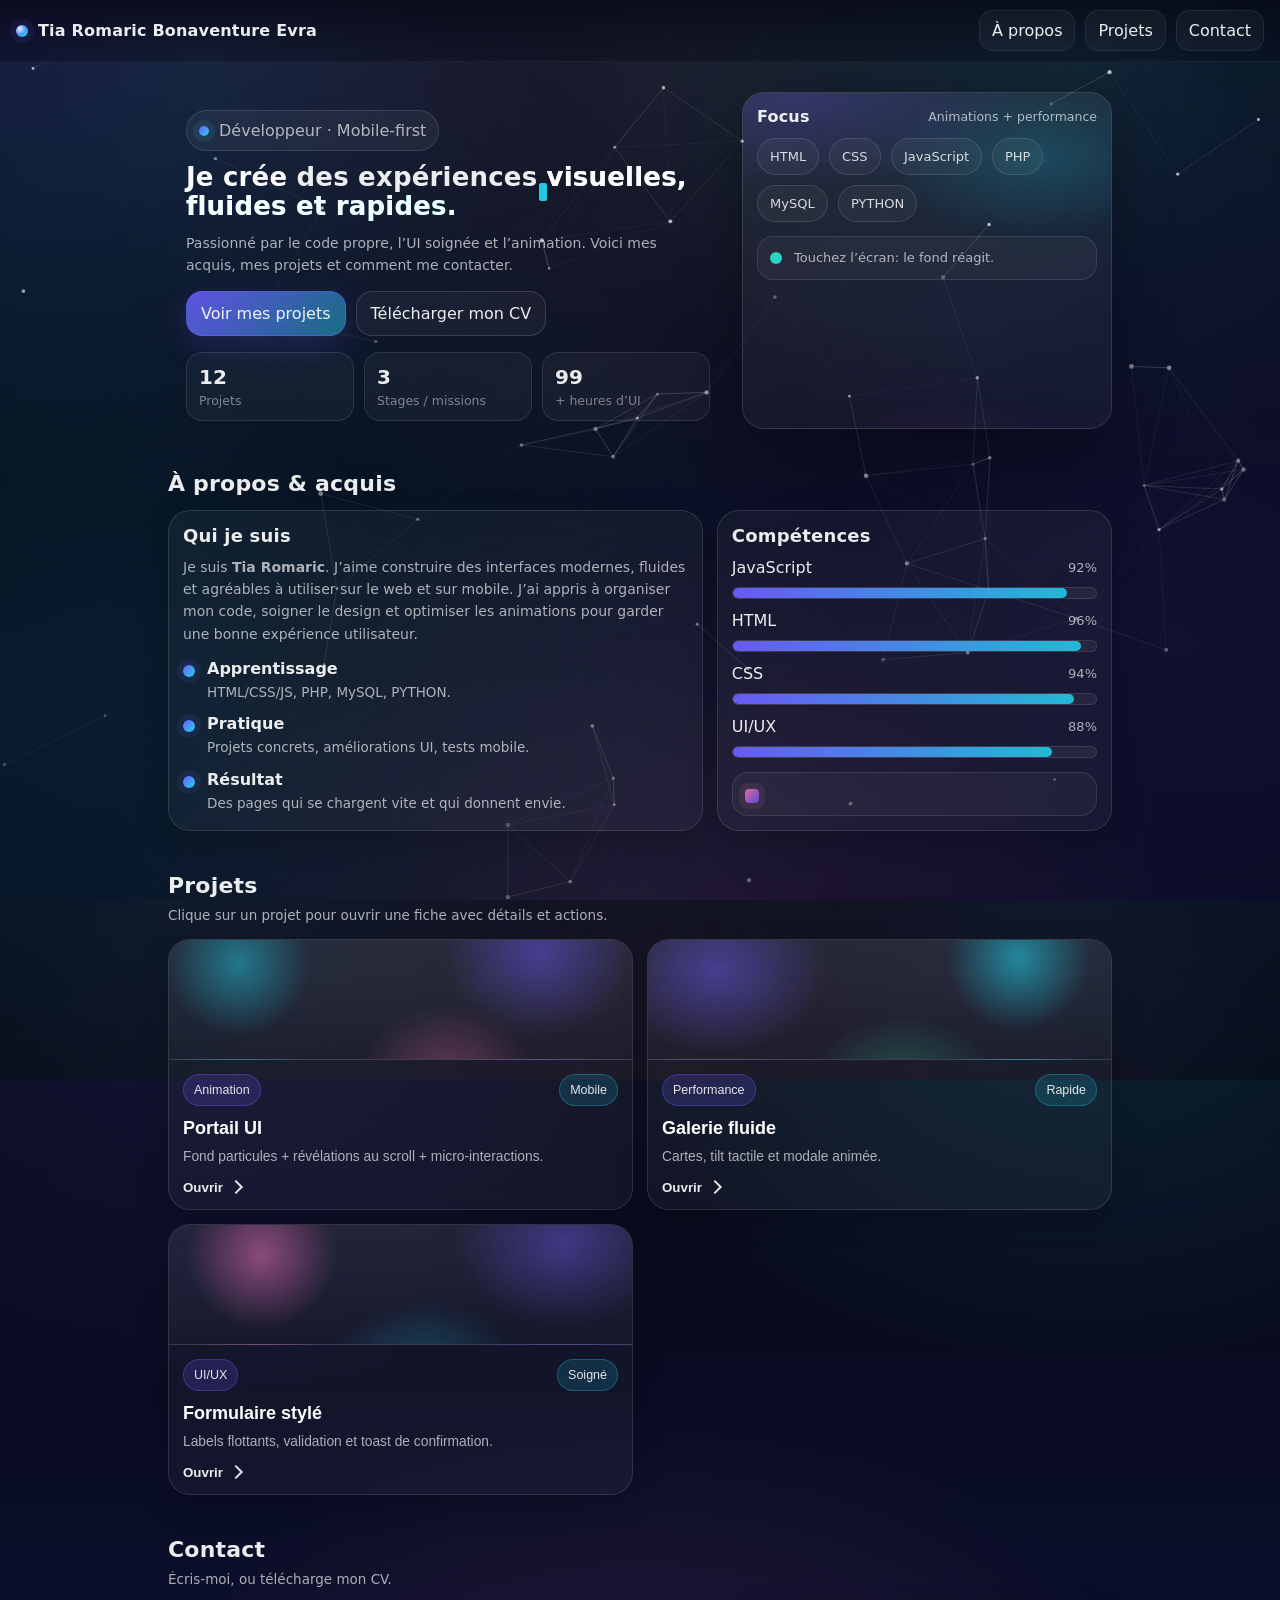
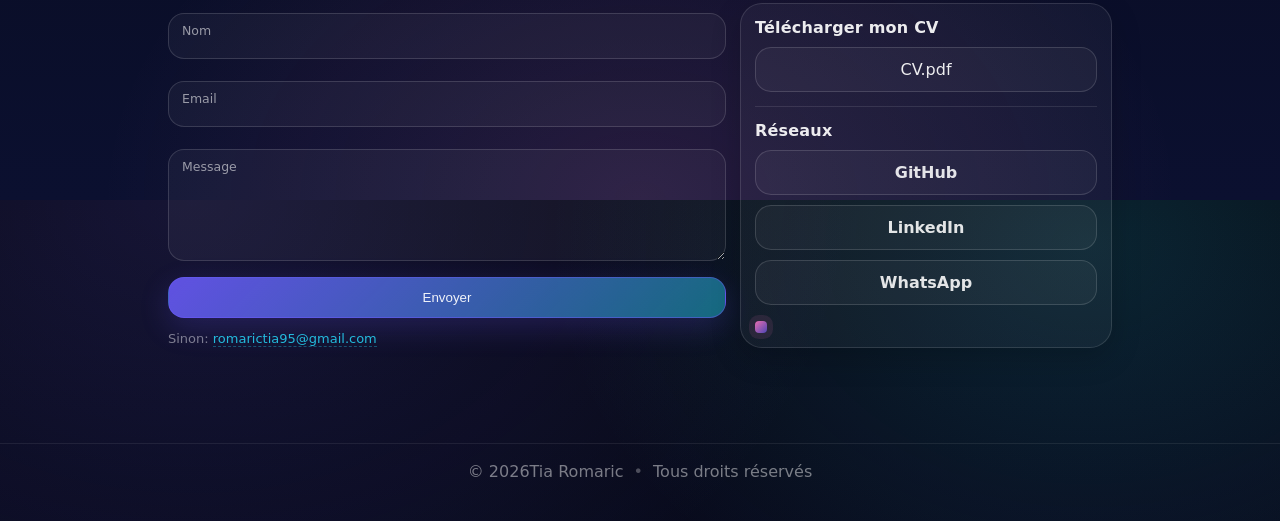
==== commit 9190e95d: "Deploy latest project to GitHub" ====
--- a/index.html
+++ b/index.html
@@ -4,7 +4,7 @@
     <meta charset="UTF-8" />
     <meta name="viewport" content="width=device-width, initial-scale=1.0, maximum-scale=1.0, user-scalable=no" />
     <meta name="color-scheme" content="dark" />
-    <title>Portfolio - Prénom Nom</title>
+    <title>Mon_portfolio</title>
     <link rel="stylesheet" href="styles.css" />
   </head>
   <body>
@@ -261,7 +261,7 @@
       <section id="contact" class="section contact">
         <div class="section-head" data-reveal="up">
           <h2 class="section-title">Contact</h2>
-          <p class="section-subtitle">Écris-moi, ou télécharge mon CV. Tout est optimisé pour mobile.</p>
+          <p class="section-subtitle">Écris-moi, ou télécharge mon CV.</p>
         </div>
 
         <div class="contact-grid">
@@ -310,8 +310,8 @@
                 <a class="social-btn" href="#" data-ripple aria-label="Lien LinkedIn">
                   LinkedIn
                 </a>
-                <a class="social-btn" href="#" data-ripple aria-label="Lien Portfolio">
-                  Site
+                <a class="social-btn" href="https://wa.me/225767017595?texte=Bonjour%20merci%20de%20me%20contacter" data-ripple aria-label="Lien Portfolio">
+                  WhatsApp
                 </a>
               </div>
 
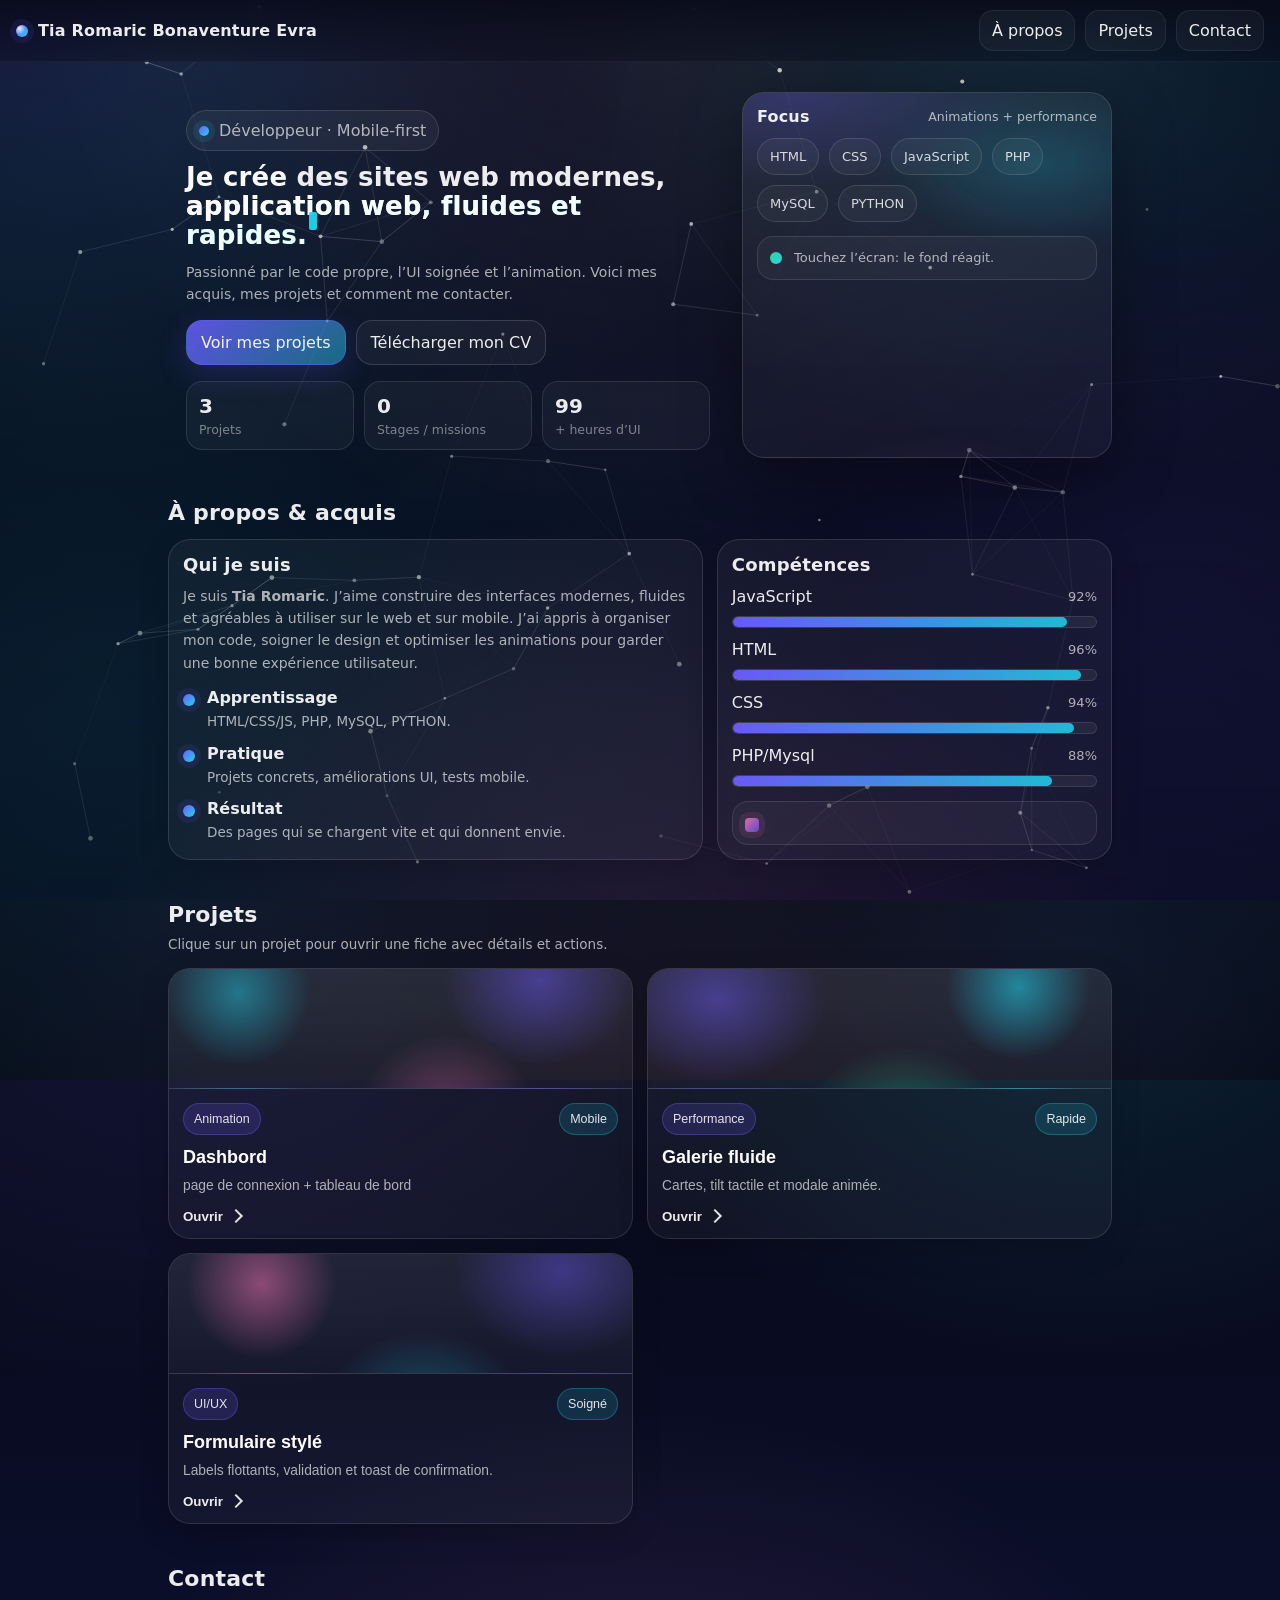
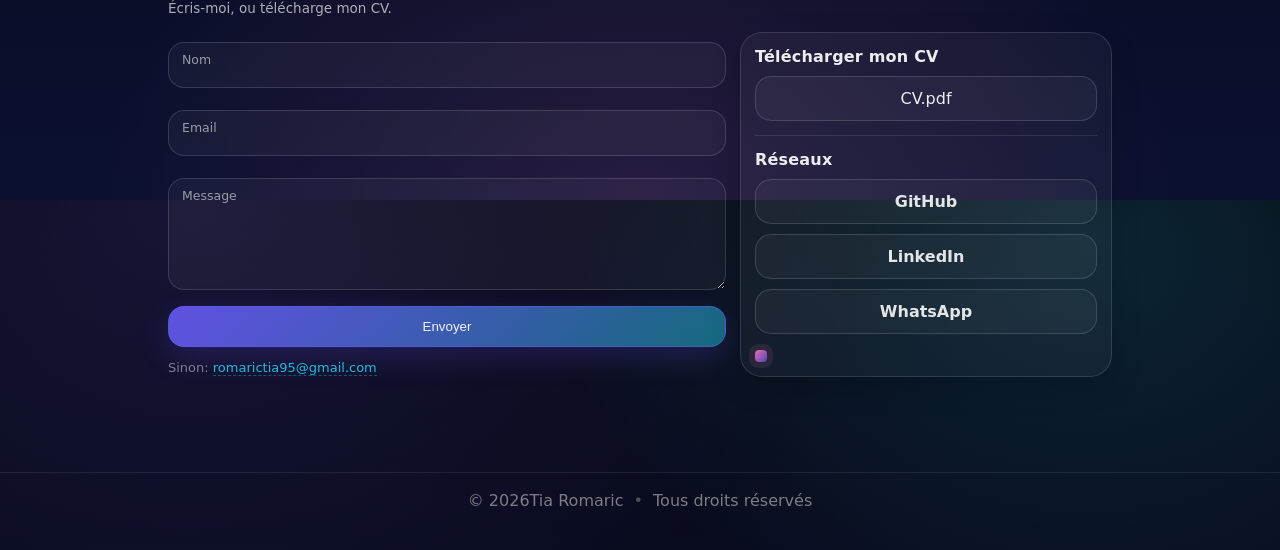
==== commit 0e1b85c9: "mise a jour" ====
--- a/index.html
+++ b/index.html
@@ -38,8 +38,8 @@
             </div>
 
             <h1 class="title">
-              <span class="title-highlight">Je crée</span> des expériences
-              <span class="type" data-type="visuelles, fluides et rapides.">visuelles, fluides et rapides.</span>
+              <span class="title-highlight">Je crée</span> des sites web modernes,
+              <span class="type" data-type="application web, fluides et rapides.">applications web, fluides et rapides.</span>
             </h1>
 
             <p class="subtitle">
@@ -51,18 +51,18 @@
               <a class="btn btn-primary" href="#projets" data-ripple>
                 Voir mes projets
               </a>
-              <a class="btn btn-ghost" href="CV.pdf" download id="cvTop" data-ripple>
+              <a class="btn btn-ghost" href="" download id="cvTop" data-ripple>
                 Télécharger mon CV
               </a>
             </div>
 
             <div class="hero-stats" aria-label="Chiffres clés">
               <div class="stat">
-                <div class="counter" data-target="12">0</div>
+                <div class="counter" data-target="3">0</div>
                 <div class="stat-label">Projets</div>
               </div>
               <div class="stat">
-                <div class="counter" data-target="3">0</div>
+                <div class="counter" data-target="0">0</div>
                 <div class="stat-label">Stages / missions</div>
               </div>
               <div class="stat">
@@ -170,7 +170,7 @@
 
             <div class="skillbar" data-skill data-name="UI/UX" data-percent="88" role="group" aria-label="UI/UX 88%">
               <div class="skill-head">
-                <span>UI/UX</span>
+                <span>PHP/Mysql</span>
                 <span class="skill-value">88%</span>
               </div>
               <div class="skill-track" aria-hidden="true">
@@ -200,8 +200,8 @@
                 <div class="project-tag">Animation</div>
                 <div class="project-badge">Mobile</div>
               </div>
-              <div class="project-title">Portail UI</div>
-              <div class="project-desc">Fond particules + révélations au scroll + micro-interactions.</div>
+              <div class="project-title">Dashbord</div>
+              <div class="project-desc">page de connexion + tableau de bord </div>
               <div class="project-cta">Ouvrir</div>
             </div>
           </button>
@@ -296,7 +296,7 @@
           <div class="contact-panel contact-side" data-reveal="right">
             <div class="contact-card">
               <div class="contact-card-title">Télécharger mon CV</div>
-              <a class="btn btn-ghost btn-block" href="CV.pdf" download id="cvMain" data-ripple>
+              <a class="btn btn-ghost btn-block" href="" download id="cvMain" data-ripple>
                 CV.pdf
               </a>
 
@@ -310,7 +310,7 @@
                 <a class="social-btn" href="#" data-ripple aria-label="Lien LinkedIn">
                   LinkedIn
                 </a>
-                <a class="social-btn" href="https://wa.me/225767017595?texte=Bonjour%20merci%20de%20me%20contacter" data-ripple aria-label="Lien Portfolio">
+                <a class="social-btn" href="https://wa.me/2250767017595?texte=Bonjour%20merci%20de%20me%20contacter" data-ripple aria-label="Lien Portfolio">
                   WhatsApp
                 </a>
               </div>
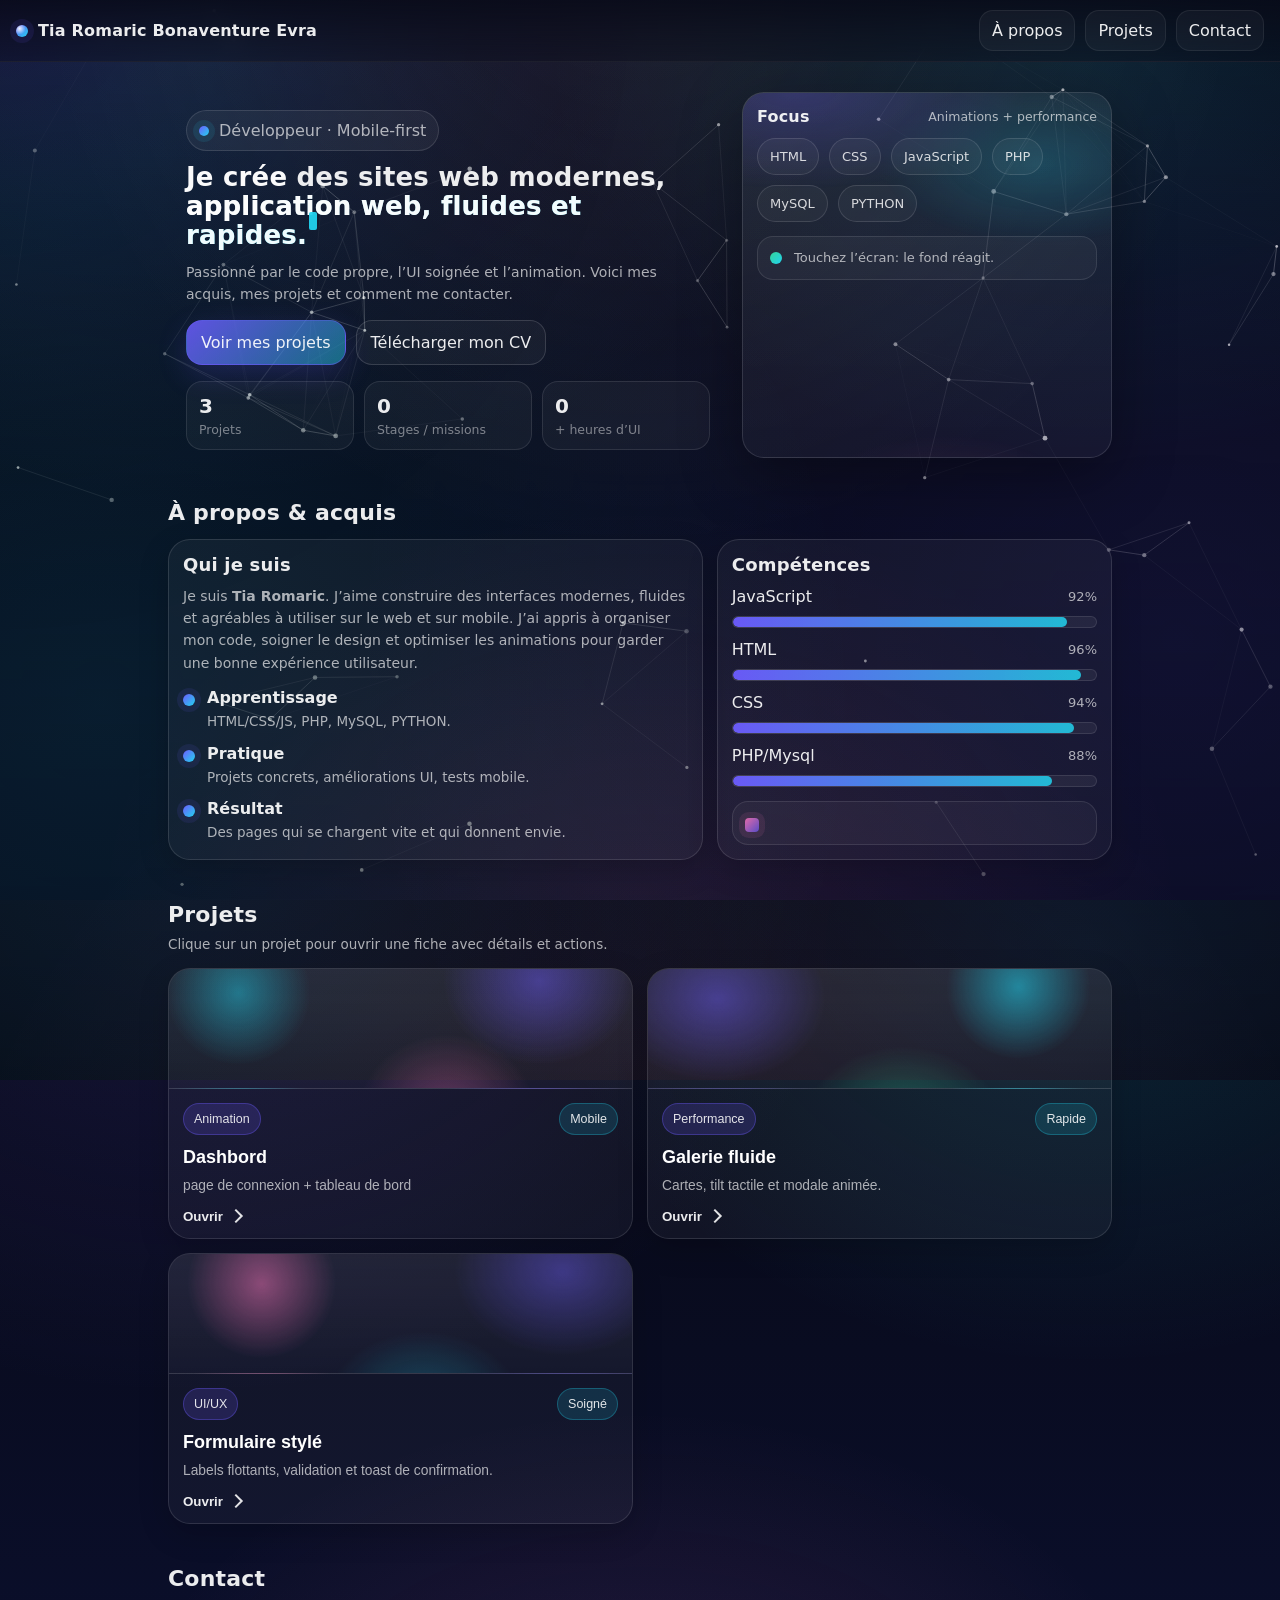
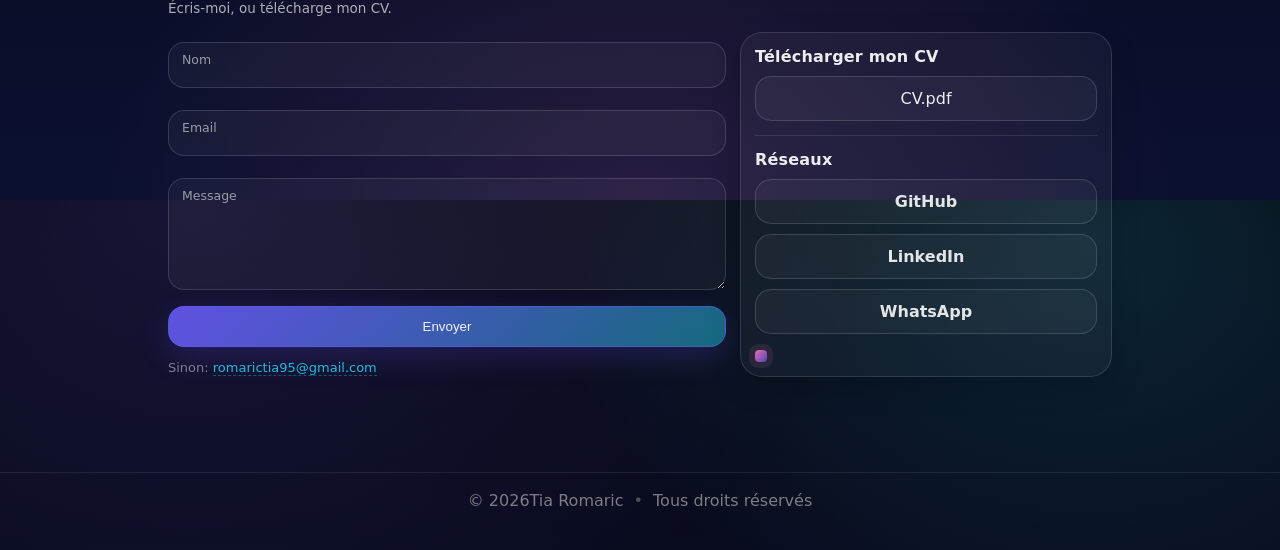
==== commit eddf3435: "mise a jour" ====
--- a/index.html
+++ b/index.html
@@ -66,7 +66,7 @@
                 <div class="stat-label">Stages / missions</div>
               </div>
               <div class="stat">
-                <div class="counter" data-target="100">0</div>
+                <div class="counter" data-target="0">0</div>
                 <div class="stat-label">+ heures d’UI</div>
               </div>
             </div>
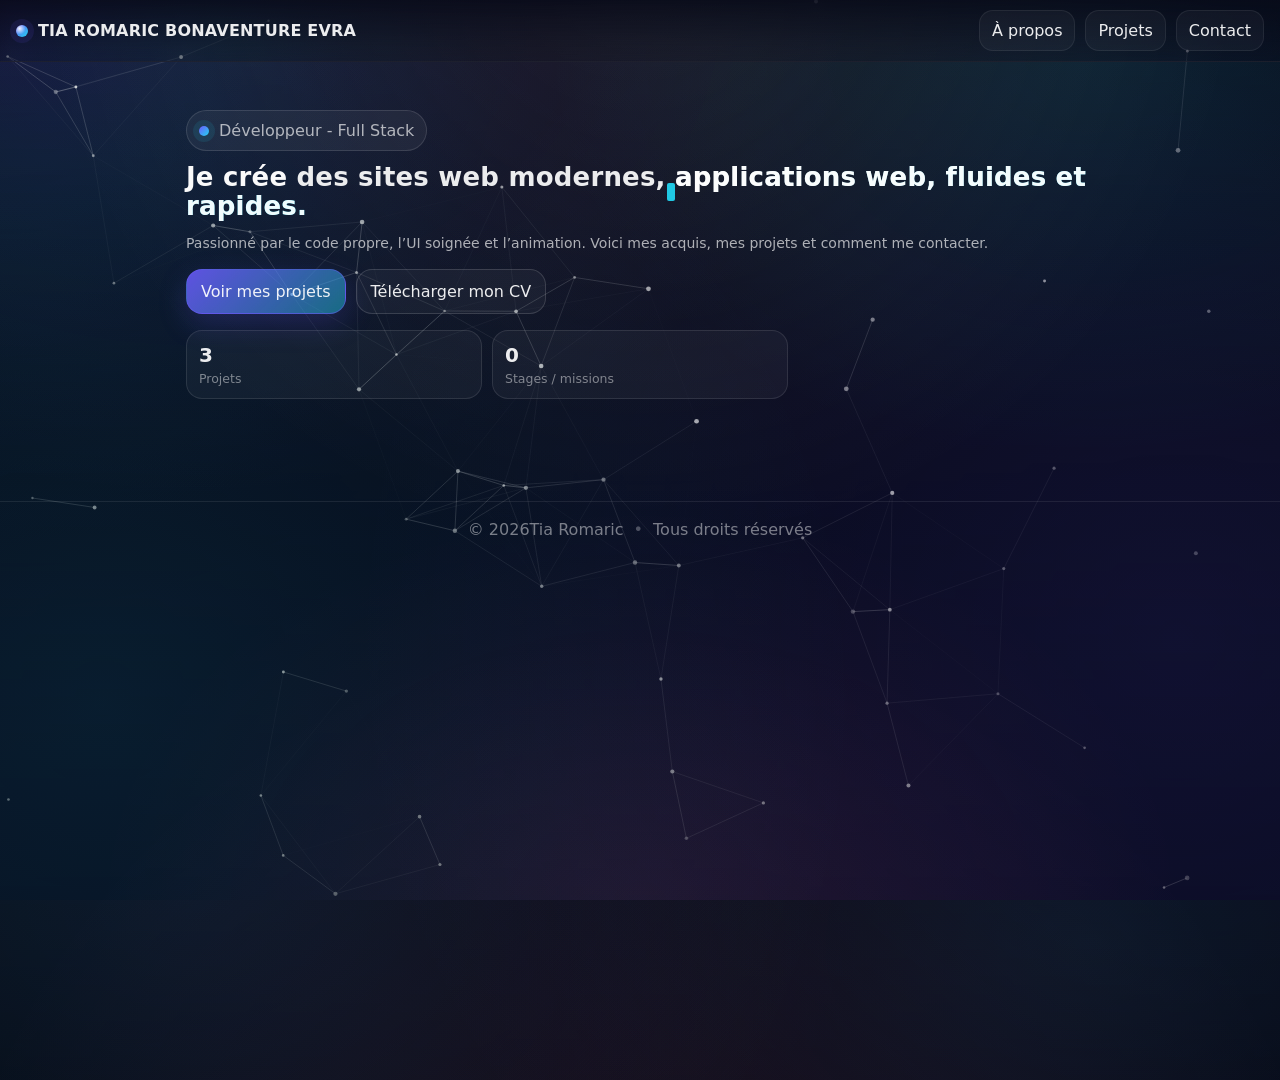
==== commit 5b603d3a: "Update portfolio pages and CV download fix" ====
--- a/index.html
+++ b/index.html
@@ -7,14 +7,15 @@
     <title>Mon_portfolio</title>
     <link rel="stylesheet" href="styles.css" />
   </head>
-  <body>
+  <body class="page-enter">
     <canvas id="bg" aria-hidden="true"></canvas>
     <div class="bg-vignette" aria-hidden="true"></div>
+    <div class="page-transition" aria-hidden="true"></div>
 
     <header class="header">
       <div class="brand" aria-label="Marque">
         <span class="brand-dot" aria-hidden="true"></span>
-        <span class="brand-name">Tia Romaric Bonaventure Evra</span>
+        <span class="brand-name">TIA ROMARIC BONAVENTURE EVRA</span>
       </div>
 
       <button id="menuBtn" class="icon-btn" aria-label="Ouvrir le menu" aria-controls="nav" aria-expanded="false" type="button">
@@ -22,9 +23,9 @@
       </button>
 
       <nav id="nav" class="nav" aria-label="Navigation principale">
-        <a class="nav-link" href="#apropos">À propos</a>
-        <a class="nav-link" href="#projets">Projets</a>
-        <a class="nav-link" href="#contact">Contact</a>
+        <a class="nav-link" href="about.html">À propos</a>
+        <a class="nav-link" href="projets.html">Projets</a>
+        <a class="nav-link" href="contact.html">Contact</a>
       </nav>
     </header>
 
@@ -34,12 +35,12 @@
           <div class="hero-copy" data-reveal="up">
             <div class="badge">
               <span class="badge-pill" aria-hidden="true"></span>
-              <span>Développeur · Mobile-first</span>
+              <span>Développeur - Full Stack</span>
             </div>
 
             <h1 class="title">
               <span class="title-highlight">Je crée</span> des sites web modernes,
-              <span class="type" data-type="application web, fluides et rapides.">applications web, fluides et rapides.</span>
+              <span class="type" data-type="applications web, fluides et rapides.">applications web, fluides et rapides.</span>
             </h1>
 
             <p class="subtitle">
@@ -48,10 +49,10 @@
             </p>
 
             <div class="hero-actions">
-              <a class="btn btn-primary" href="#projets" data-ripple>
+              <a class="btn btn-primary" href="projets.html" data-ripple>
                 Voir mes projets
               </a>
-              <a class="btn btn-ghost" href="" download id="cvTop" data-ripple>
+              <a class="btn btn-ghost" href="dossier/TIA ROMARIC.pdf" download id="cvTop" data-ripple>
                 Télécharger mon CV
               </a>
             </div>
@@ -65,263 +66,12 @@
                 <div class="counter" data-target="0">0</div>
                 <div class="stat-label">Stages / missions</div>
               </div>
-              <div class="stat">
-                <div class="counter" data-target="0">0</div>
-                <div class="stat-label">+ heures d’UI</div>
-              </div>
             </div>
           </div>
 
-          <div class="hero-card" data-reveal="float">
-            <div class="hero-card-top">
-              <div class="mini-title">Focus</div>
-              <div class="mini-meta">Animations + performance</div>
-            </div>
-
-            <ul class="chips" aria-label="Technos">
-              <li class="chip">HTML</li>
-              <li class="chip">CSS</li>
-              <li class="chip">JavaScript</li>
-              <li class="chip">PHP</li>
-              <li class="chip">MySQL</li>
-              <li class="chip">PYTHON</li>
-            </ul>
-
-            <div class="pulse-card">
-              <div class="pulse-dot" aria-hidden="true"></div>
-              <p class="pulse-text">Touchez l’écran: le fond réagit.</p>
-            </div>
-          </div>
         </div>
       </section>
 
-      <section id="apropos" class="section about">
-        <div class="section-head" data-reveal="up">
-          <h2 class="section-title">À propos & acquis</h2>
-          
-        </div>
-
-        <div class="about-grid">
-          <div class="about-panel" data-reveal="left">
-            <h3 class="panel-title">Qui je suis</h3>
-            <p class="panel-text">
-              Je suis <strong>Tia Romaric</strong>. J’aime construire des interfaces modernes, fluides et agréables
-              à utiliser sur le web et sur mobile. J’ai appris à organiser mon code, soigner le design et optimiser les
-              animations pour garder une bonne expérience utilisateur.
-            </p>
-
-            <div class="timeline" aria-label="Parcours">
-              <div class="t-item">
-                <div class="t-dot" aria-hidden="true"></div>
-                <div class="t-content">
-                  <div class="t-title">Apprentissage</div>
-                  <div class="t-text">HTML/CSS/JS, PHP, MySQL, PYTHON.</div>
-                </div>
-              </div>
-              <div class="t-item">
-                <div class="t-dot" aria-hidden="true"></div>
-                <div class="t-content">
-                  <div class="t-title">Pratique</div>
-                  <div class="t-text">Projets concrets, améliorations UI, tests mobile.</div>
-                </div>
-              </div>
-              <div class="t-item">
-                <div class="t-dot" aria-hidden="true"></div>
-                <div class="t-content">
-                  <div class="t-title">Résultat</div>
-                  <div class="t-text">Des pages qui se chargent vite et qui donnent envie.</div>
-                </div>
-              </div>
-            </div>
-          </div>
-
-          <div class="about-panel skills" data-reveal="right">
-            <h3 class="panel-title">Compétences</h3>
-
-            <div class="skillbar" data-skill data-name="JavaScript" data-percent="92" role="group" aria-label="JavaScript 92%">
-              <div class="skill-head">
-                <span>JavaScript</span>
-                <span class="skill-value">92%</span>
-              </div>
-              <div class="skill-track" aria-hidden="true">
-                <span class="skill-fill" style="--p: 92;"></span>
-              </div>
-            </div>
-
-            <div class="skillbar" data-skill data-name="HTML" data-percent="96" role="group" aria-label="HTML 96%">
-              <div class="skill-head">
-                <span>HTML</span>
-                <span class="skill-value">96%</span>
-              </div>
-              <div class="skill-track" aria-hidden="true">
-                <span class="skill-fill" style="--p: 96;"></span>
-              </div>
-            </div>
-
-            <div class="skillbar" data-skill data-name="CSS" data-percent="94" role="group" aria-label="CSS 94%">
-              <div class="skill-head">
-                <span>CSS</span>
-                <span class="skill-value">94%</span>
-              </div>
-              <div class="skill-track" aria-hidden="true">
-                <span class="skill-fill" style="--p: 94;"></span>
-              </div>
-            </div>
-
-            <div class="skillbar" data-skill data-name="UI/UX" data-percent="88" role="group" aria-label="UI/UX 88%">
-              <div class="skill-head">
-                <span>PHP/Mysql</span>
-                <span class="skill-value">88%</span>
-              </div>
-              <div class="skill-track" aria-hidden="true">
-                <span class="skill-fill" style="--p: 88;"></span>
-              </div>
-            </div>
-
-            <div class="note">
-              <div class="note-icon" aria-hidden="true"></div>
-              
-            </div>
-          </div>
-        </div>
-      </section>
-
-      <section id="projets" class="section projects">
-        <div class="section-head" data-reveal="up">
-          <h2 class="section-title">Projets</h2>
-          <p class="section-subtitle">Clique sur un projet pour ouvrir une fiche avec détails et actions.</p>
-        </div>
-
-        <div class="projects-grid">
-          <button class="project-card" type="button" data-project="0" data-reveal="up">
-            <div class="project-media" aria-hidden="true"></div>
-            <div class="project-body">
-              <div class="project-top">
-                <div class="project-tag">Animation</div>
-                <div class="project-badge">Mobile</div>
-              </div>
-              <div class="project-title">Dashbord</div>
-              <div class="project-desc">page de connexion + tableau de bord </div>
-              <div class="project-cta">Ouvrir</div>
-            </div>
-          </button>
-
-          <button class="project-card" type="button" data-project="1" data-reveal="up">
-            <div class="project-media media-2" aria-hidden="true"></div>
-            <div class="project-body">
-              <div class="project-top">
-                <div class="project-tag">Performance</div>
-                <div class="project-badge">Rapide</div>
-              </div>
-              <div class="project-title">Galerie fluide</div>
-              <div class="project-desc">Cartes, tilt tactile et modale animée.</div>
-              <div class="project-cta">Ouvrir</div>
-            </div>
-          </button>
-
-          <button class="project-card" type="button" data-project="2" data-reveal="up">
-            <div class="project-media media-3" aria-hidden="true"></div>
-            <div class="project-body">
-              <div class="project-top">
-                <div class="project-tag">UI/UX</div>
-                <div class="project-badge">Soigné</div>
-              </div>
-              <div class="project-title">Formulaire stylé</div>
-              <div class="project-desc">Labels flottants, validation et toast de confirmation.</div>
-              <div class="project-cta">Ouvrir</div>
-            </div>
-          </button>
-        </div>
-
-        <div id="projectModal" class="modal" aria-hidden="true">
-          <div class="modal-scrim" data-close="true" aria-hidden="true"></div>
-          <div class="modal-card" role="dialog" aria-modal="true" aria-labelledby="modalTitle">
-            <div class="modal-head">
-              <div class="modal-title-wrap">
-                <div class="modal-pill" id="modalTag" aria-hidden="true"></div>
-                <h3 id="modalTitle" class="modal-title">Titre</h3>
-              </div>
-              <button class="icon-btn icon-btn-small" id="modalClose" type="button" aria-label="Fermer la modale">
-                <span aria-hidden="true">✕</span>
-              </button>
-            </div>
-
-            <p id="modalDesc" class="modal-desc"></p>
-
-            <div class="modal-list" id="modalList" aria-label="Points clés"></div>
-
-            <div class="modal-actions">
-              <button class="btn btn-primary" type="button" id="modalPrimary" data-ripple>Voir (placeholder)</button>
-              <a class="btn btn-ghost" href="#contact" id="modalSecondary" data-ripple>Me contacter</a>
-            </div>
-          </div>
-        </div>
-      </section>
-
-      <section id="contact" class="section contact">
-        <div class="section-head" data-reveal="up">
-          <h2 class="section-title">Contact</h2>
-          <p class="section-subtitle">Écris-moi, ou télécharge mon CV.</p>
-        </div>
-
-        <div class="contact-grid">
-          <div class="contact-panel" data-reveal="left">
-            <form id="contactForm" class="form" autocomplete="on">
-              <label class="field">
-                <input id="name" name="name" type="text" placeholder=" " required maxlength="60" />
-                <span>Nom</span>
-              </label>
-
-              <label class="field">
-                <input id="email" name="email" type="email" placeholder=" " required maxlength="80" />
-                <span>Email</span>
-              </label>
-
-              <label class="field">
-                <textarea id="message" name="message" placeholder=" " required maxlength="600" rows="5"></textarea>
-                <span>Message</span>
-              </label>
-
-              <button class="btn btn-primary btn-block" id="submitBtn" type="submit" data-ripple>
-                Envoyer
-                <span class="btn-loader" aria-hidden="true"></span>
-              </button>
-
-              <p class="form-hint">
-                Sinon: <a href="mailto:romarictia95@gmail.com" id="mailtoLink">romarictia95@gmail.com</a>
-              </p>
-            </form>
-          </div>
-
-          <div class="contact-panel contact-side" data-reveal="right">
-            <div class="contact-card">
-              <div class="contact-card-title">Télécharger mon CV</div>
-              <a class="btn btn-ghost btn-block" href="" download id="cvMain" data-ripple>
-                CV.pdf
-              </a>
-
-              <div class="contact-card-divider" aria-hidden="true"></div>
-
-              <div class="contact-card-title">Réseaux</div>
-              <div class="socials">
-                <a class="social-btn" href="#" data-ripple aria-label="Lien GitHub">
-                  GitHub
-                </a>
-                <a class="social-btn" href="#" data-ripple aria-label="Lien LinkedIn">
-                  LinkedIn
-                </a>
-                <a class="social-btn" href="https://wa.me/2250767017595?texte=Bonjour%20merci%20de%20me%20contacter" data-ripple aria-label="Lien Portfolio">
-                  WhatsApp
-                </a>
-              </div>
-
-              <div class="contact-card-note">
-                <span class="contact-star" aria-hidden="true"></span>
-              </div>
-            </div>
-          </div>
-        </div>
-      </section>
     </main>
 
     <footer class="footer">
@@ -336,4 +86,4 @@
 
     <script src="app.js" defer></script>
   </body>
-</html>
+</html>
--- a/styles.css
+++ b/styles.css
@@ -38,6 +38,29 @@
               linear-gradient(180deg, var(--bg0), var(--bg1));
   color: var(--text);
   overflow-x:hidden;
+  opacity: 0;
+}
+
+body.page-enter{
+  animation: pageEnter .45s ease forwards;
+}
+
+body.page-exit{
+  animation: pageExit .25s ease forwards;
+}
+
+.page-transition{
+  position: fixed;
+  inset: 0;
+  z-index: 300;
+  pointer-events: none;
+  opacity: 0;
+  background: linear-gradient(135deg, rgba(109,92,255,.28), rgba(34,211,238,.22), rgba(244,114,182,.24));
+  backdrop-filter: blur(3px);
+}
+
+body.page-exit .page-transition{
+  animation: pageTransitionIn .22s ease forwards;
 }
 
 /* Canvas background */
@@ -235,6 +258,10 @@
 .btn:active{ transform: scale(.99); }
 .btn-block{ width:100%; }
 
+.btn.is-hidden{
+  display:none;
+}
+
 .btn-primary{
   border-color: rgba(109,92,255,.45);
   background: linear-gradient(135deg, rgba(109,92,255,.86), rgba(34,211,238,.45));
@@ -268,10 +295,11 @@
 .hero-inner{
   display:flex;
   flex-direction: column;
-  gap: 14px;
+  gap: 18px;
 }
 .hero-copy{
   padding: 14px 14px 6px;
+  flex: 1;
 }
 .badge{
   display:inline-flex;
@@ -500,6 +528,112 @@
   font-size: 13.5px;
 }
 
+.skill-group{
+  margin-top: 16px;
+}
+.skill-group:first-of-type{
+  margin-top: 12px;
+}
+.skill-group-title{
+  margin: 0 0 8px;
+  display:flex;
+  align-items:center;
+}
+.skill-group-badge{
+  display:inline-flex;
+  align-items:center;
+  justify-content:center;
+  padding: 7px 10px;
+  border-radius: 999px;
+  background: linear-gradient(135deg, rgba(109,92,255,.90), rgba(34,211,238,.70));
+  border: 1px solid rgba(255,255,255,.14);
+  box-shadow: 0 8px 22px rgba(109,92,255,.18);
+  color: rgba(255,255,255,.96);
+  font-size: 11px;
+  font-weight: 800;
+  letter-spacing: .2px;
+  text-transform: uppercase;
+}
+.skill-group-badge-backend{
+  background: linear-gradient(135deg, rgba(52,211,153,.90), rgba(34,211,238,.65));
+  box-shadow: 0 8px 22px rgba(52,211,153,.15);
+}
+.skill-ring-grid{
+  display:grid;
+  grid-template-columns: repeat(2, minmax(0, 1fr));
+  gap: 12px;
+}
+.skill-ring{
+  appearance:none;
+  background: transparent;
+  border: none;
+  padding: 0;
+  color: inherit;
+  cursor: pointer;
+  display:flex;
+  flex-direction:column;
+  align-items:center;
+  gap: 10px;
+  text-align:center;
+  opacity: 0;
+  transform: translateY(8px) scale(.95);
+  transition: opacity .5s ease, transform .5s ease;
+}
+.skill-ring.is-visible{
+  opacity: 1;
+  transform: translateY(0) scale(1);
+}
+.skill-ring-rotor{
+  position:relative;
+  display:block;
+  width: 92px;
+  height: 92px;
+  border-radius: 50%;
+  padding: 8px;
+  background: conic-gradient(from 0deg, rgba(109,92,255,.96), rgba(34,211,238,.92), rgba(109,92,255,.55), rgba(109,92,255,.96));
+  box-shadow: 0 18px 30px rgba(109,92,255,.18);
+  animation: spin 7s linear infinite;
+}
+.skill-ring-rotor-backend{
+  background: conic-gradient(from 0deg, rgba(52,211,153,.95), rgba(34,211,238,.90), rgba(52,211,153,.60), rgba(52,211,153,.95));
+  box-shadow: 0 18px 30px rgba(52,211,153,.15);
+}
+.skill-ring.is-paused .skill-ring-rotor{
+  animation-play-state: paused;
+}
+.skill-ring-core{
+  width: 100%;
+  height: 100%;
+  border-radius: 50%;
+  display:flex;
+  flex-direction:column;
+  align-items:center;
+  justify-content:center;
+  background: rgba(11,17,36,.9);
+  border: 1px solid rgba(255,255,255,.12);
+  box-shadow: inset 0 0 0 1px rgba(255,255,255,.04);
+}
+.skill-ring-icon{
+  font-size: 1.5rem;
+  line-height: 1;
+}
+.skill-ring-value{
+  margin-top: 6px;
+  font-size: 10px;
+  font-weight: 800;
+  letter-spacing: .2px;
+  color: rgba(255,255,255,.76);
+}
+.skill-ring-label{
+  font-size: 12px;
+  font-weight: 700;
+  color: rgba(255,255,255,.86);
+}
+.skill-ring:focus-visible{
+  outline: 2px solid rgba(34,211,238,.85);
+  outline-offset: 4px;
+  border-radius: 12px;
+}
 .skillbar{
   margin-top: 12px;
 }
@@ -948,6 +1082,21 @@
 .footer-sep{ opacity:.6; }
 
 /* Animations */
+@keyframes pageEnter{
+  from { opacity: 0; transform: translateY(10px); }
+  to { opacity: 1; transform: translateY(0); }
+}
+
+@keyframes pageExit{
+  from { opacity: 1; transform: translateY(0); }
+  to { opacity: 0; transform: translateY(-10px); }
+}
+
+@keyframes pageTransitionIn{
+  from { opacity: 0; }
+  to { opacity: 1; }
+}
+
 @keyframes spin{ to{ transform: rotate(360deg); } }
 @keyframes ripple{
   to{ transform: translate(-50%,-50%) scale(1.6); opacity: 0; }
@@ -1012,7 +1161,7 @@
   #menuBtn{ display:none; }
 
   .main{ padding: 22px 18px 70px; }
-  .hero-inner{ flex-direction: row; }
+  .hero-inner{ flex-direction: row; align-items:center; }
   .hero-copy{ flex: 1; padding: 18px 18px 8px; }
   .hero-card{ width: 370px; }
   .hero-actions{ flex-direction: row; align-items:center; }
@@ -1027,5 +1176,4 @@
 
 @media (prefers-reduced-motion: reduce){
   *{ animation-duration: .001ms !important; animation-iteration-count: 1 !important; transition-duration: .001ms !important; scroll-behavior:auto !important; }
-}
-
+}
